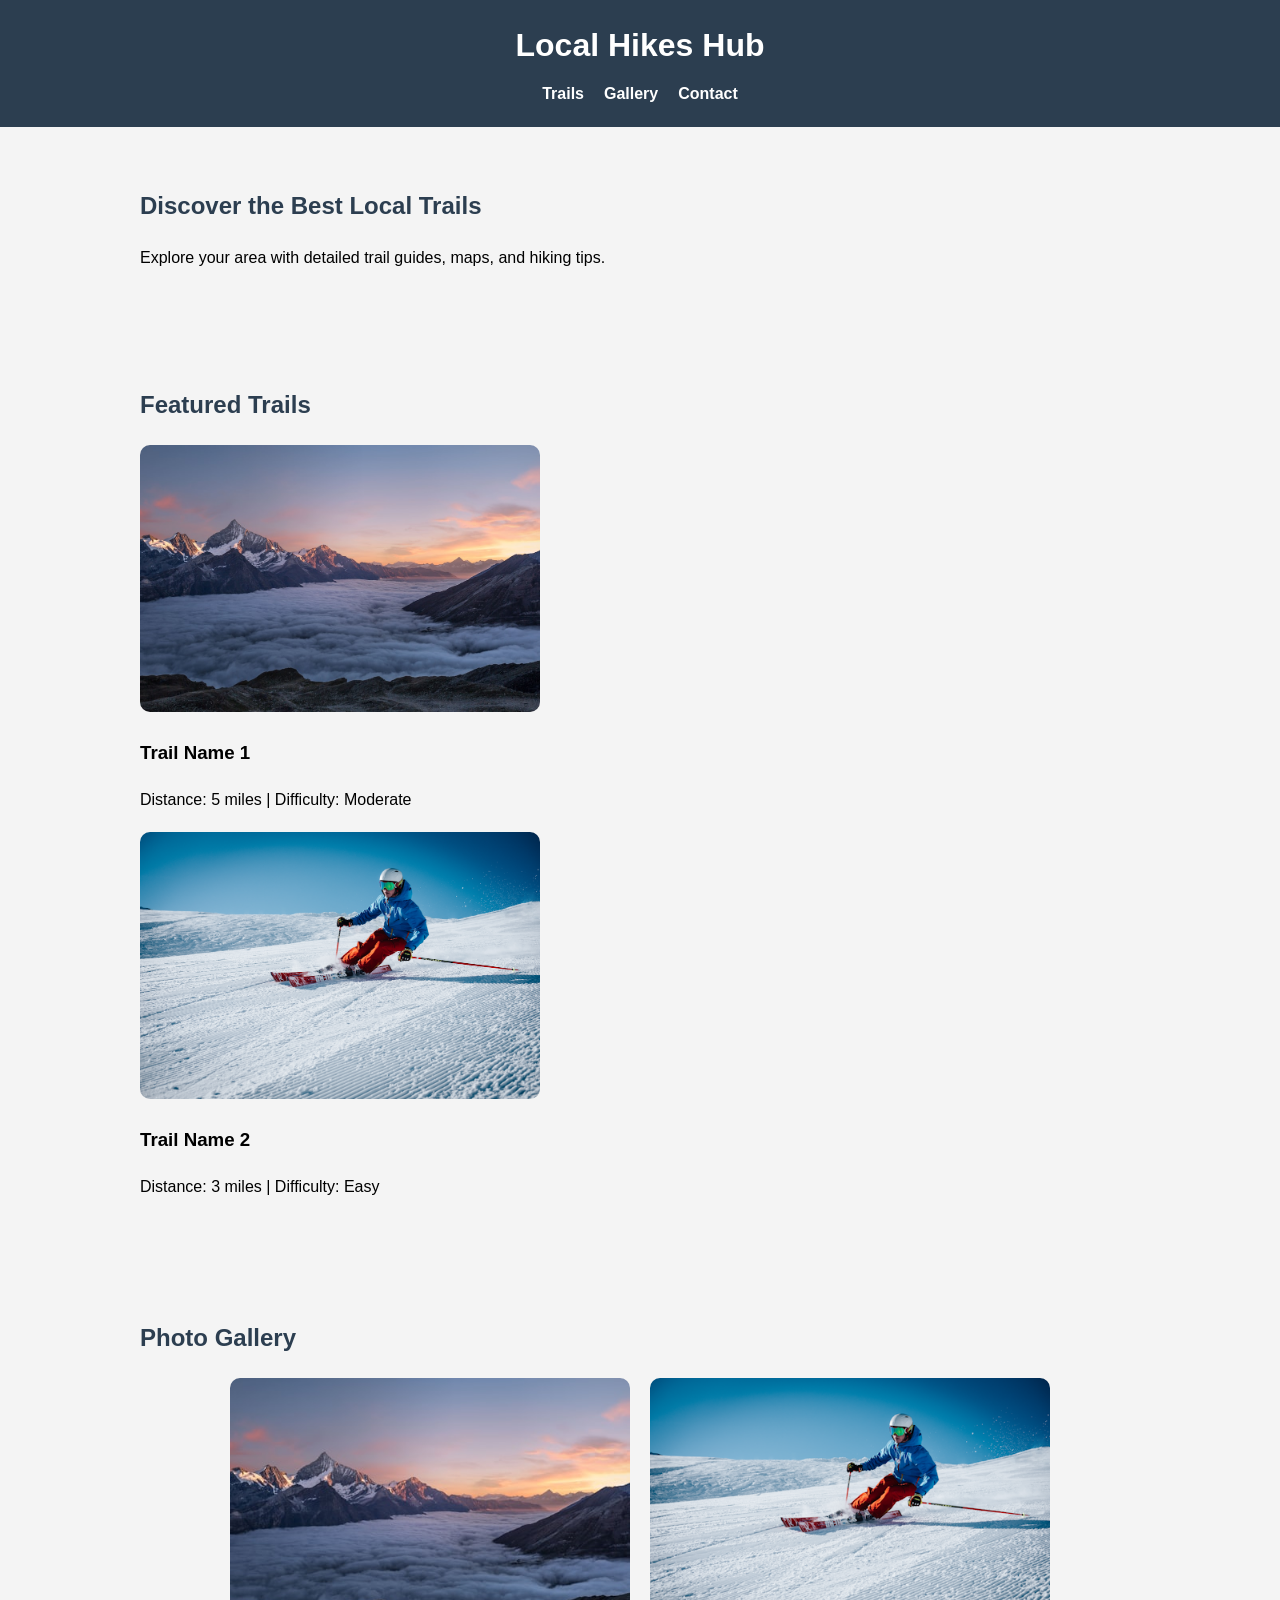
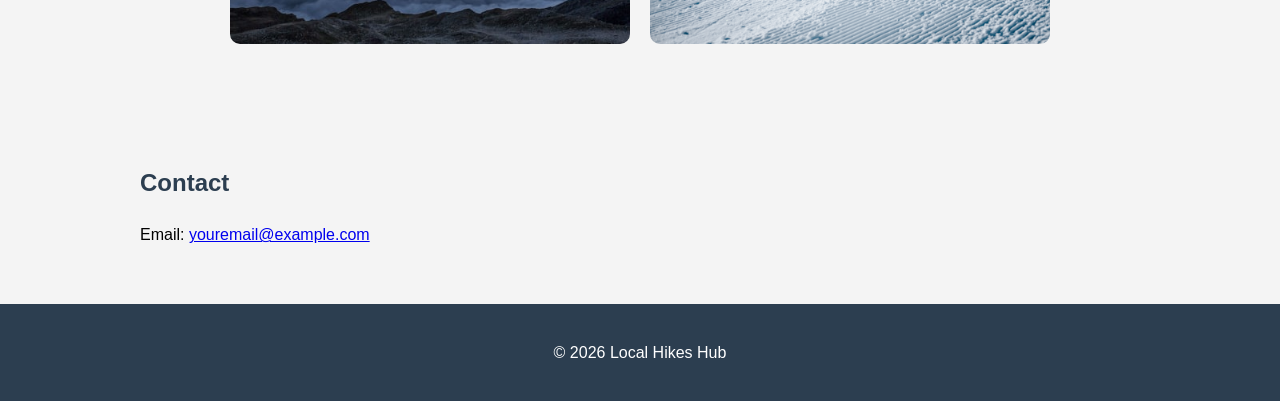
==== index.html @ 726fae72 "Add Local Hikes Hub website files" ====
<!DOCTYPE html>
<html lang="en">
<head>
    <meta charset="UTF-8">
    <meta name="viewport" content="width=device-width, initial-scale=1.0">
    <title>Local Hikes Hub</title>
    <link rel="stylesheet" href="css/style.css">
</head>
<body>
    <header>
        <h1>Local Hikes Hub</h1>
        <nav>
            <ul>
                <li><a href="#trails">Trails</a></li>
                <li><a href="#gallery">Gallery</a></li>
                <li><a href="#contact">Contact</a></li>
            </ul>
        </nav>
    </header>

    <section id="intro">
        <h2>Discover the Best Local Trails</h2>
        <p>Explore your area with detailed trail guides, maps, and hiking tips.</p>
    </section>

    <section id="trails">
        <h2>Featured Trails</h2>
        <div class="trail">
            <img src="images/trail1.jpg" alt="Trail 1">
            <h3>Trail Name 1</h3>
            <p>Distance: 5 miles | Difficulty: Moderate</p>
        </div>
        <div class="trail">
            <img src="images/trail2.jpg" alt="Trail 2">
            <h3>Trail Name 2</h3>
            <p>Distance: 3 miles | Difficulty: Easy</p>
        </div>
        <!-- Add more trails here -->
    </section>

    <section id="gallery">
        <h2>Photo Gallery</h2>
        <div class="gallery">
            <img src="images/photo1.jpg" alt="Hiking photo 1">
            <img src="images/photo2.jpg" alt="Hiking photo 2">
            <!-- Add more photos here -->
        </div>
    </section>

    <section id="contact">
        <h2>Contact</h2>
        <p>Email: <a href="mailto:youremail@example.com">youremail@example.com</a></p>
    </section>

    <footer>
        <p>&copy; 2026 Local Hikes Hub</p>
    </footer>
</body>
</html>
---- css/style.css ----
/* Reset and basic styling */
body {
    font-family: Arial, sans-serif;
    margin: 0;
    padding: 0;
    line-height: 1.6;
    background-color: #f4f4f4;
}

header {
    background-color: #2c3e50;
    color: white;
    padding: 20px 0;
    text-align: center;
}

header h1 {
    margin: 0;
}

nav ul {
    list-style: none;
    padding: 0;
    margin: 10px 0 0;
    display: flex;
    justify-content: center;
    gap: 20px;
}

nav ul li a {
    color: white;
    text-decoration: none;
    font-weight: bold;
}

section {
    padding: 40px 20px;
    max-width: 1000px;
    margin: auto;
}

h2 {
    color: #2c3e50;
}

.trail, .gallery img {
    margin-bottom: 20px;
}

.trail img, .gallery img {
    width: 100%;
    max-width: 400px;
    height: auto;
    border-radius: 10px;
}

.gallery {
    display: flex;
    flex-wrap: wrap;
    gap: 20px;
    justify-content: center;
}

footer {
    text-align: center;
    padding: 20px 0;
    background-color: #2c3e50;
    color: white;
}
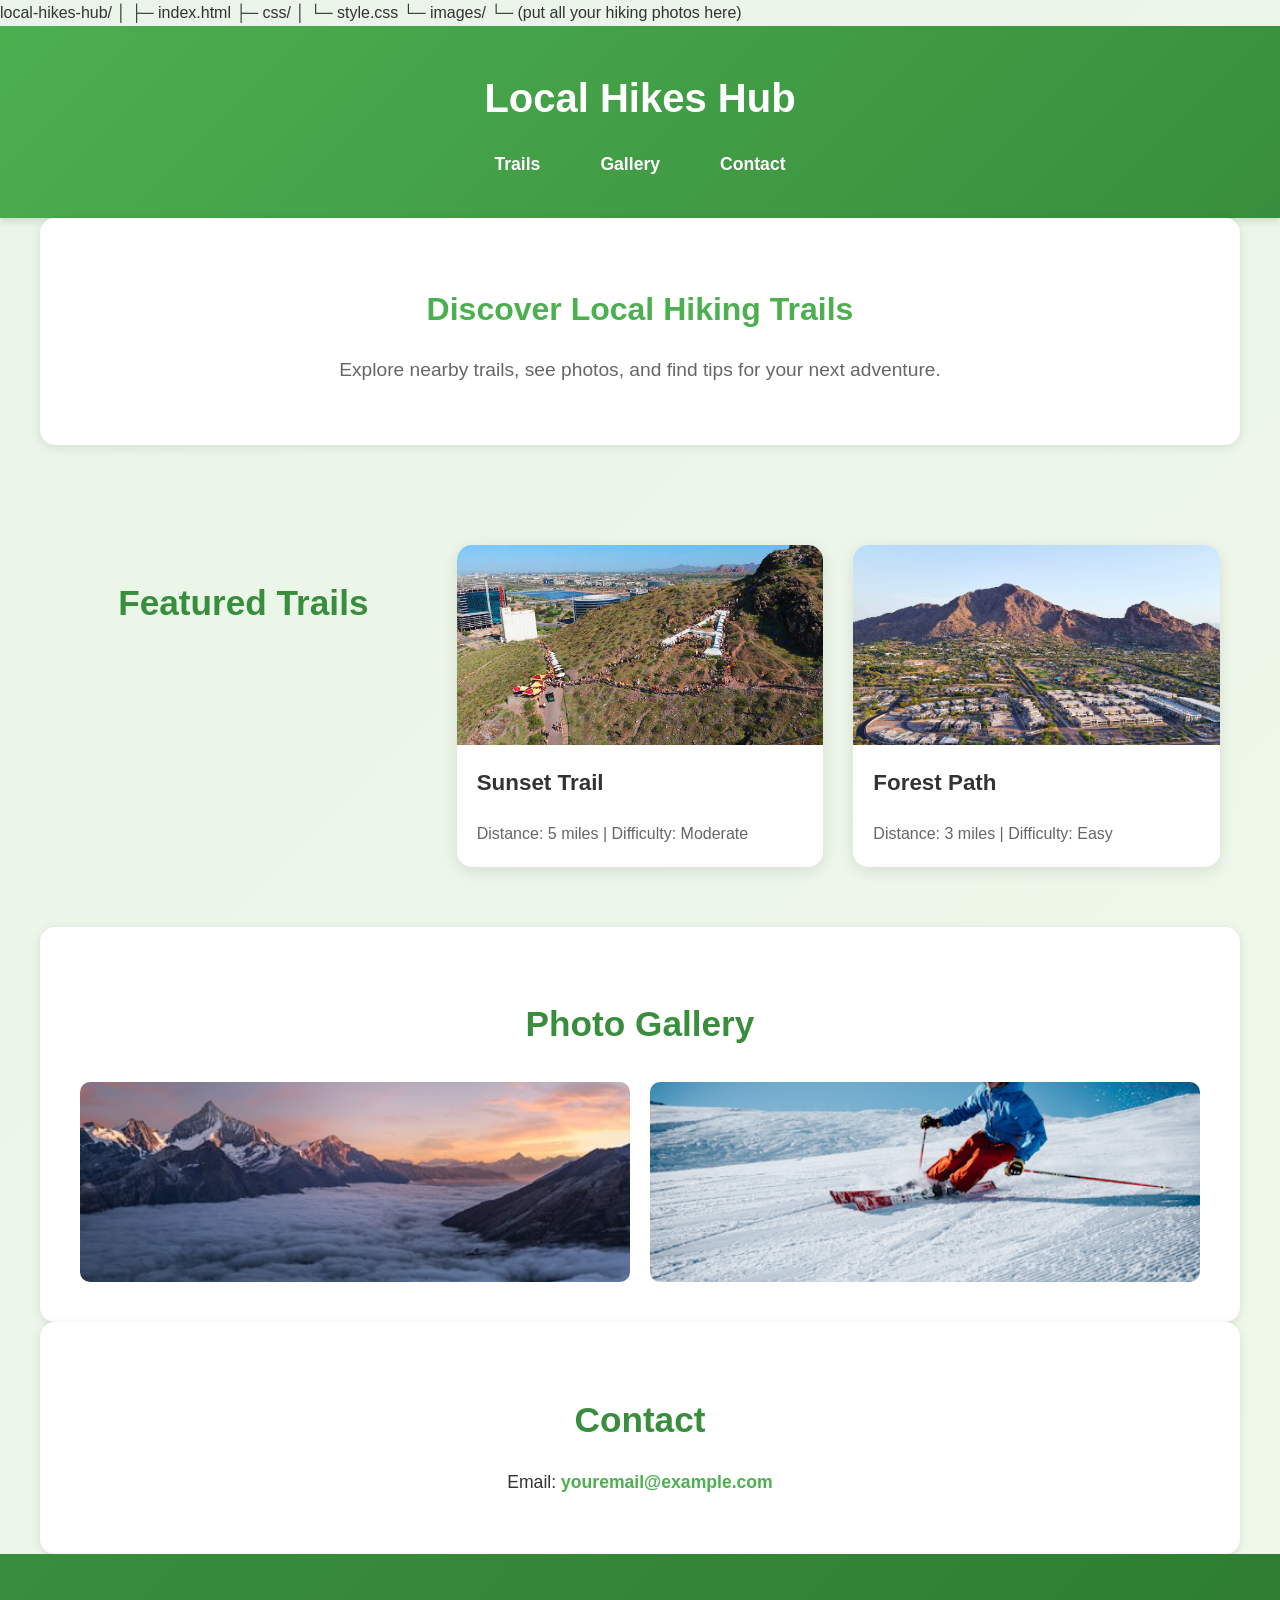
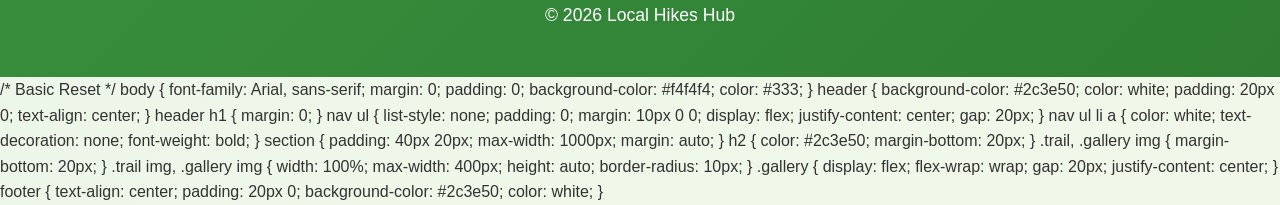
==== commit c78db938: "Improve website design with modern styling, gradients, and responsive layout" ====
--- a/index.html
+++ b/index.html
@@ -1,4 +1,11 @@
-<!DOCTYPE html>
+local-hikes-hub/
+│
+├─ index.html
+├─ css/
+│   └─ style.css
+└─ images/
+    └─ (put all your hiking photos here)
+    <!DOCTYPE html>
 <html lang="en">
 <head>
     <meta charset="UTF-8">
@@ -19,30 +26,30 @@
     </header>
 
     <section id="intro">
-        <h2>Discover the Best Local Trails</h2>
-        <p>Explore your area with detailed trail guides, maps, and hiking tips.</p>
+        <h2>Discover Local Hiking Trails</h2>
+        <p>Explore nearby trails, see photos, and find tips for your next adventure.</p>
     </section>
 
     <section id="trails">
         <h2>Featured Trails</h2>
         <div class="trail">
             <img src="images/trail1.jpg" alt="Trail 1">
-            <h3>Trail Name 1</h3>
+            <h3>Sunset Trail</h3>
             <p>Distance: 5 miles | Difficulty: Moderate</p>
         </div>
         <div class="trail">
             <img src="images/trail2.jpg" alt="Trail 2">
-            <h3>Trail Name 2</h3>
+            <h3>Forest Path</h3>
             <p>Distance: 3 miles | Difficulty: Easy</p>
         </div>
-        <!-- Add more trails here -->
+        <!-- Add more trails as needed -->
     </section>
 
     <section id="gallery">
         <h2>Photo Gallery</h2>
         <div class="gallery">
-            <img src="images/photo1.jpg" alt="Hiking photo 1">
-            <img src="images/photo2.jpg" alt="Hiking photo 2">
+            <img src="images/photo1.jpg" alt="Hiking Photo 1">
+            <img src="images/photo2.jpg" alt="Hiking Photo 2">
             <!-- Add more photos here -->
         </div>
     </section>
@@ -56,4 +63,74 @@
         <p>&copy; 2026 Local Hikes Hub</p>
     </footer>
 </body>
-</html>+</html>
+/* Basic Reset */
+body {
+    font-family: Arial, sans-serif;
+    margin: 0;
+    padding: 0;
+    background-color: #f4f4f4;
+    color: #333;
+}
+
+header {
+    background-color: #2c3e50;
+    color: white;
+    padding: 20px 0;
+    text-align: center;
+}
+
+header h1 {
+    margin: 0;
+}
+
+nav ul {
+    list-style: none;
+    padding: 0;
+    margin: 10px 0 0;
+    display: flex;
+    justify-content: center;
+    gap: 20px;
+}
+
+nav ul li a {
+    color: white;
+    text-decoration: none;
+    font-weight: bold;
+}
+
+section {
+    padding: 40px 20px;
+    max-width: 1000px;
+    margin: auto;
+}
+
+h2 {
+    color: #2c3e50;
+    margin-bottom: 20px;
+}
+
+.trail, .gallery img {
+    margin-bottom: 20px;
+}
+
+.trail img, .gallery img {
+    width: 100%;
+    max-width: 400px;
+    height: auto;
+    border-radius: 10px;
+}
+
+.gallery {
+    display: flex;
+    flex-wrap: wrap;
+    gap: 20px;
+    justify-content: center;
+}
+
+footer {
+    text-align: center;
+    padding: 20px 0;
+    background-color: #2c3e50;
+    color: white;
+}
--- a/css/style.css
+++ b/css/style.css
@@ -1,69 +1,205 @@
 /* Reset and basic styling */
+* {
+    box-sizing: border-box;
+}
+
 body {
-    font-family: Arial, sans-serif;
+    font-family: 'Segoe UI', Tahoma, Geneva, Verdana, sans-serif;
     margin: 0;
     padding: 0;
     line-height: 1.6;
-    background-color: #f4f4f4;
+    background: linear-gradient(135deg, #e8f5e8 0%, #f1f8e9 100%);
+    color: #333;
 }
 
 header {
-    background-color: #2c3e50;
+    background: linear-gradient(135deg, #4caf50 0%, #388e3c 100%);
     color: white;
-    padding: 20px 0;
-    text-align: center;
+    padding: 40px 20px;
+    text-align: center;
+    box-shadow: 0 4px 6px rgba(0, 0, 0, 0.1);
 }
 
 header h1 {
     margin: 0;
+    font-size: 2.5em;
+    font-weight: 700;
 }
 
 nav ul {
     list-style: none;
     padding: 0;
-    margin: 10px 0 0;
+    margin: 20px 0 0;
     display: flex;
     justify-content: center;
-    gap: 20px;
+    gap: 30px;
 }
 
 nav ul li a {
     color: white;
     text-decoration: none;
-    font-weight: bold;
+    font-weight: 600;
+    font-size: 1.1em;
+    padding: 10px 15px;
+    border-radius: 25px;
+    transition: background-color 0.3s ease;
+}
+
+nav ul li a:hover {
+    background-color: rgba(255, 255, 255, 0.2);
 }
 
 section {
-    padding: 40px 20px;
-    max-width: 1000px;
+    padding: 60px 20px;
+    max-width: 1200px;
     margin: auto;
 }
 
+#intro {
+    text-align: center;
+    background: white;
+    border-radius: 15px;
+    padding: 40px;
+    margin-bottom: 40px;
+    box-shadow: 0 2px 10px rgba(0, 0, 0, 0.1);
+}
+
+#intro h2 {
+    color: #4caf50;
+    font-size: 2em;
+    margin-bottom: 20px;
+}
+
+#intro p {
+    font-size: 1.2em;
+    color: #666;
+}
+
 h2 {
-    color: #2c3e50;
-}
-
-.trail, .gallery img {
+    color: #388e3c;
+    font-size: 2.2em;
+    margin-bottom: 30px;
+    text-align: center;
+}
+
+#trails {
+    display: grid;
+    grid-template-columns: repeat(auto-fit, minmax(300px, 1fr));
+    gap: 30px;
+}
+
+.trail {
+    background: white;
+    border-radius: 15px;
+    overflow: hidden;
+    box-shadow: 0 4px 15px rgba(0, 0, 0, 0.1);
+    transition: transform 0.3s ease, box-shadow 0.3s ease;
+}
+
+.trail:hover {
+    transform: translateY(-5px);
+    box-shadow: 0 8px 25px rgba(0, 0, 0, 0.15);
+}
+
+.trail img {
+    width: 100%;
+    height: 200px;
+    object-fit: cover;
+}
+
+.trail h3 {
+    padding: 20px;
+    margin: 0;
+    color: #333;
+    font-size: 1.4em;
+}
+
+.trail p {
+    padding: 0 20px 20px;
+    margin: 0;
+    color: #666;
+    font-weight: 500;
+}
+
+#gallery {
+    background: white;
+    border-radius: 15px;
+    padding: 40px;
+    box-shadow: 0 2px 10px rgba(0, 0, 0, 0.1);
+}
+
+.gallery {
+    display: grid;
+    grid-template-columns: repeat(auto-fit, minmax(250px, 1fr));
+    gap: 20px;
+}
+
+.gallery img {
+    width: 100%;
+    height: 200px;
+    object-fit: cover;
+    border-radius: 10px;
+    transition: transform 0.3s ease;
+}
+
+.gallery img:hover {
+    transform: scale(1.05);
+}
+
+#contact {
+    text-align: center;
+    background: white;
+    border-radius: 15px;
+    padding: 40px;
+    box-shadow: 0 2px 10px rgba(0, 0, 0, 0.1);
+}
+
+#contact h2 {
     margin-bottom: 20px;
 }
 
-.trail img, .gallery img {
-    width: 100%;
-    max-width: 400px;
-    height: auto;
-    border-radius: 10px;
-}
-
-.gallery {
-    display: flex;
-    flex-wrap: wrap;
-    gap: 20px;
-    justify-content: center;
+#contact p {
+    font-size: 1.1em;
+}
+
+#contact a {
+    color: #4caf50;
+    text-decoration: none;
+    font-weight: 600;
+}
+
+#contact a:hover {
+    text-decoration: underline;
 }
 
 footer {
     text-align: center;
-    padding: 20px 0;
-    background-color: #2c3e50;
+    padding: 30px 20px;
+    background: linear-gradient(135deg, #388e3c 0%, #2e7d32 100%);
     color: white;
+    font-size: 1.1em;
+}
+
+/* Responsive design */
+@media (max-width: 768px) {
+    header h1 {
+        font-size: 2em;
+    }
+
+    nav ul {
+        flex-direction: column;
+        gap: 10px;
+    }
+
+    section {
+        padding: 40px 15px;
+    }
+
+    #trails {
+        grid-template-columns: 1fr;
+    }
+
+    .gallery {
+        grid-template-columns: repeat(auto-fit, minmax(200px, 1fr));
+    }
 }
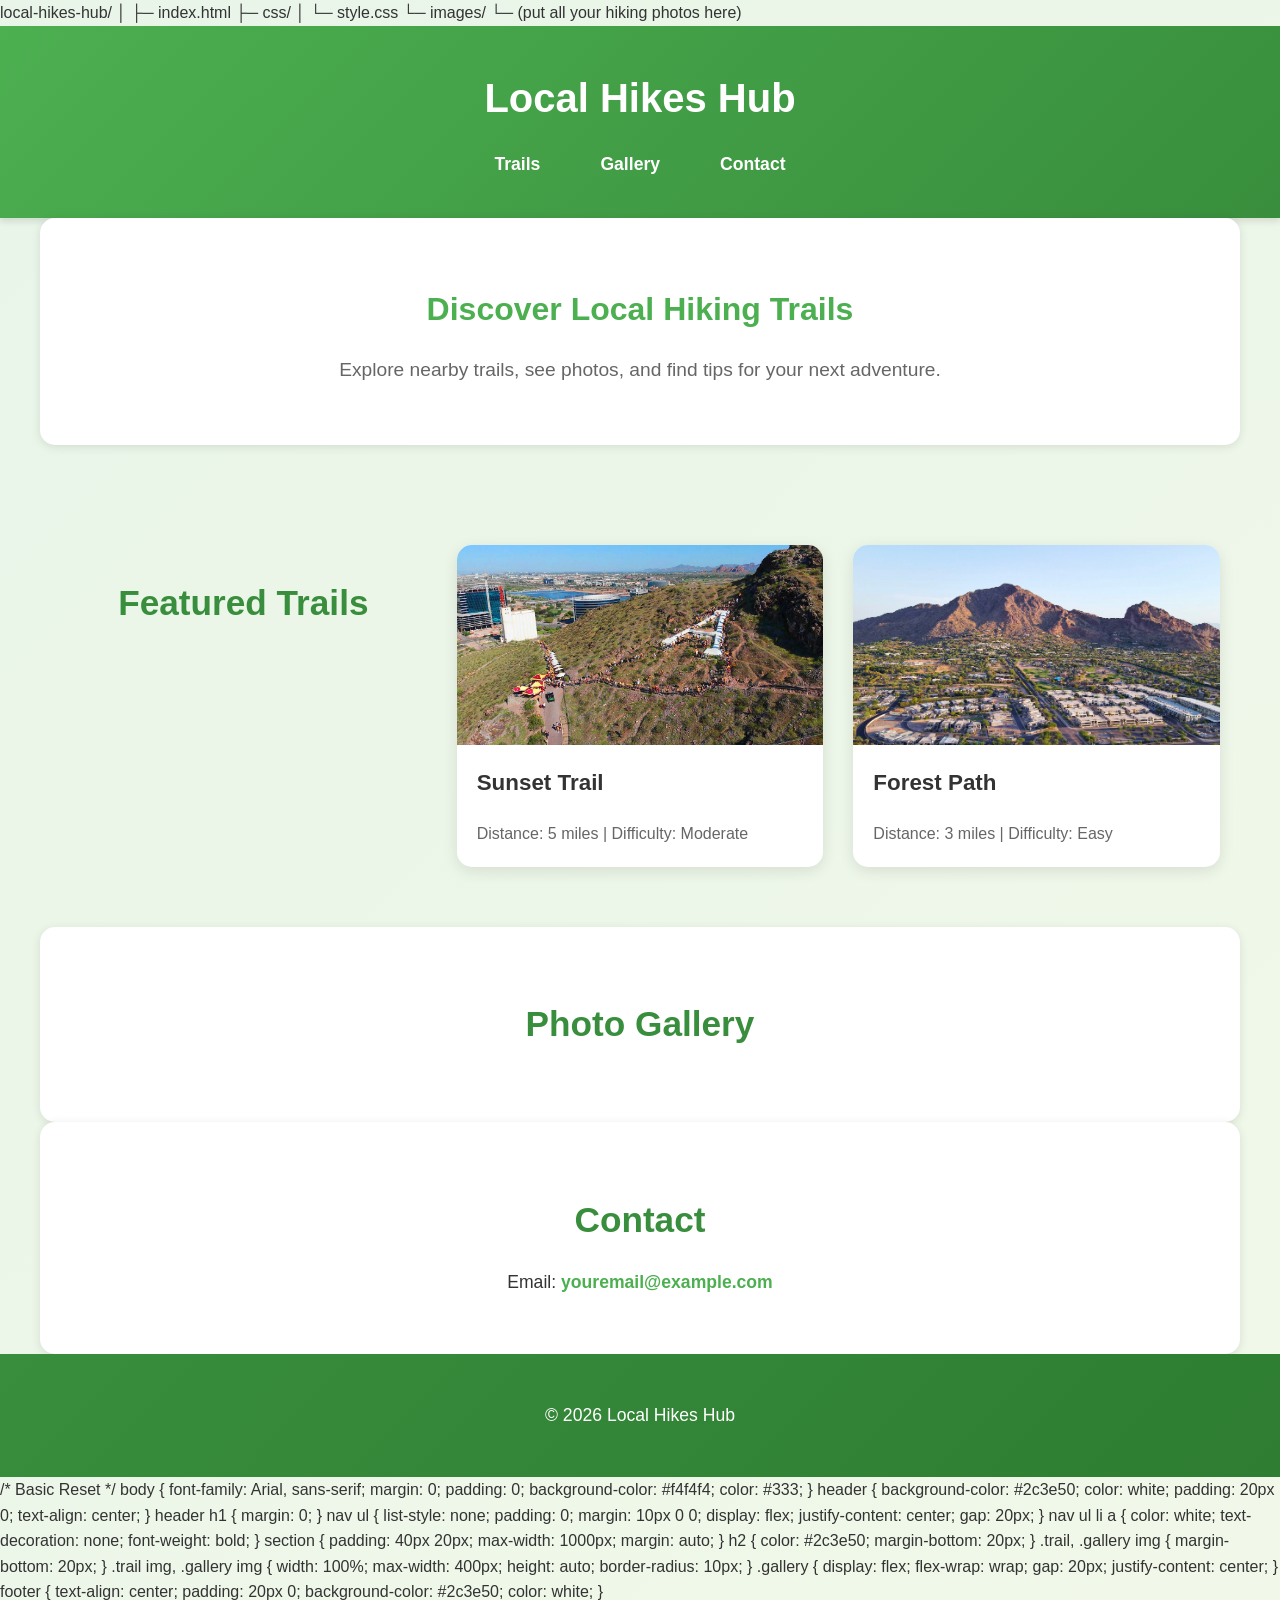
==== commit d5ae3cf0: "Remove gallery photos that don't fit the vibe" ====
--- a/index.html
+++ b/index.html
@@ -48,8 +48,6 @@
     <section id="gallery">
         <h2>Photo Gallery</h2>
         <div class="gallery">
-            <img src="images/photo1.jpg" alt="Hiking Photo 1">
-            <img src="images/photo2.jpg" alt="Hiking Photo 2">
             <!-- Add more photos here -->
         </div>
     </section>
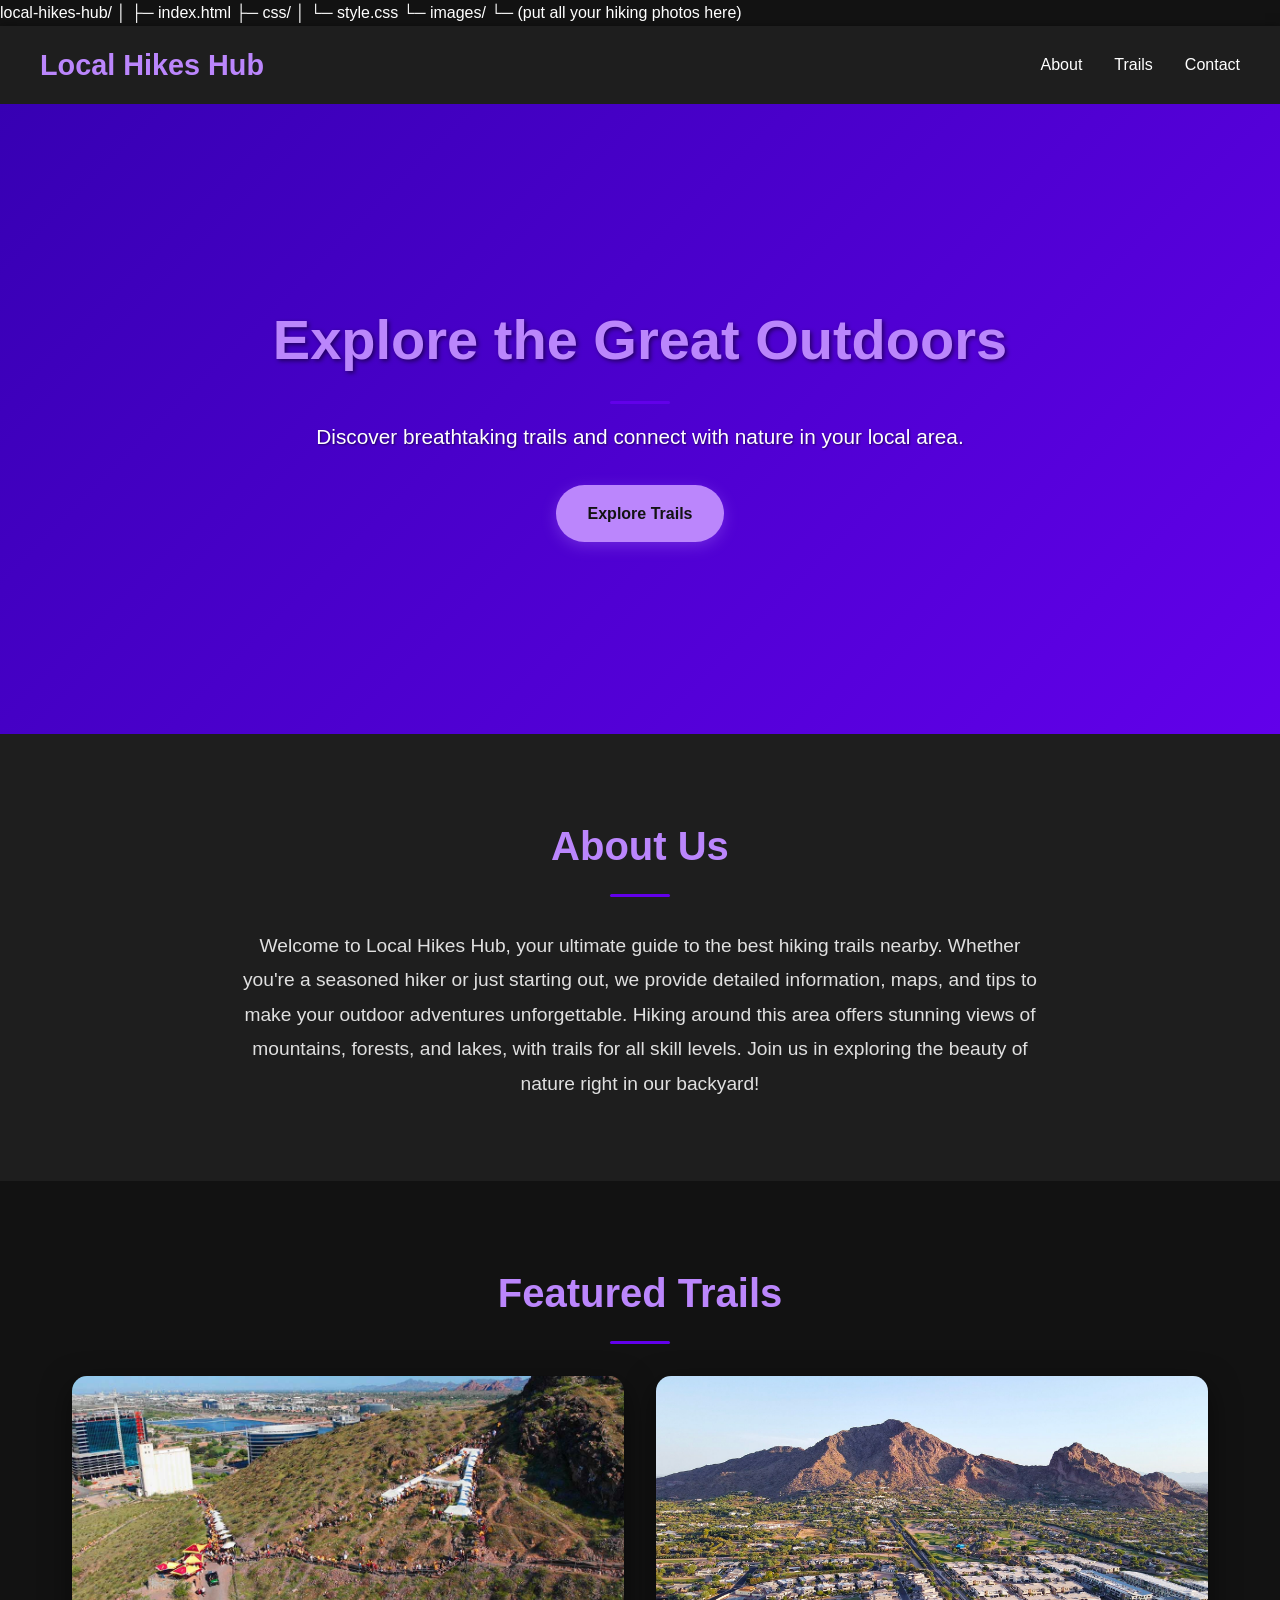
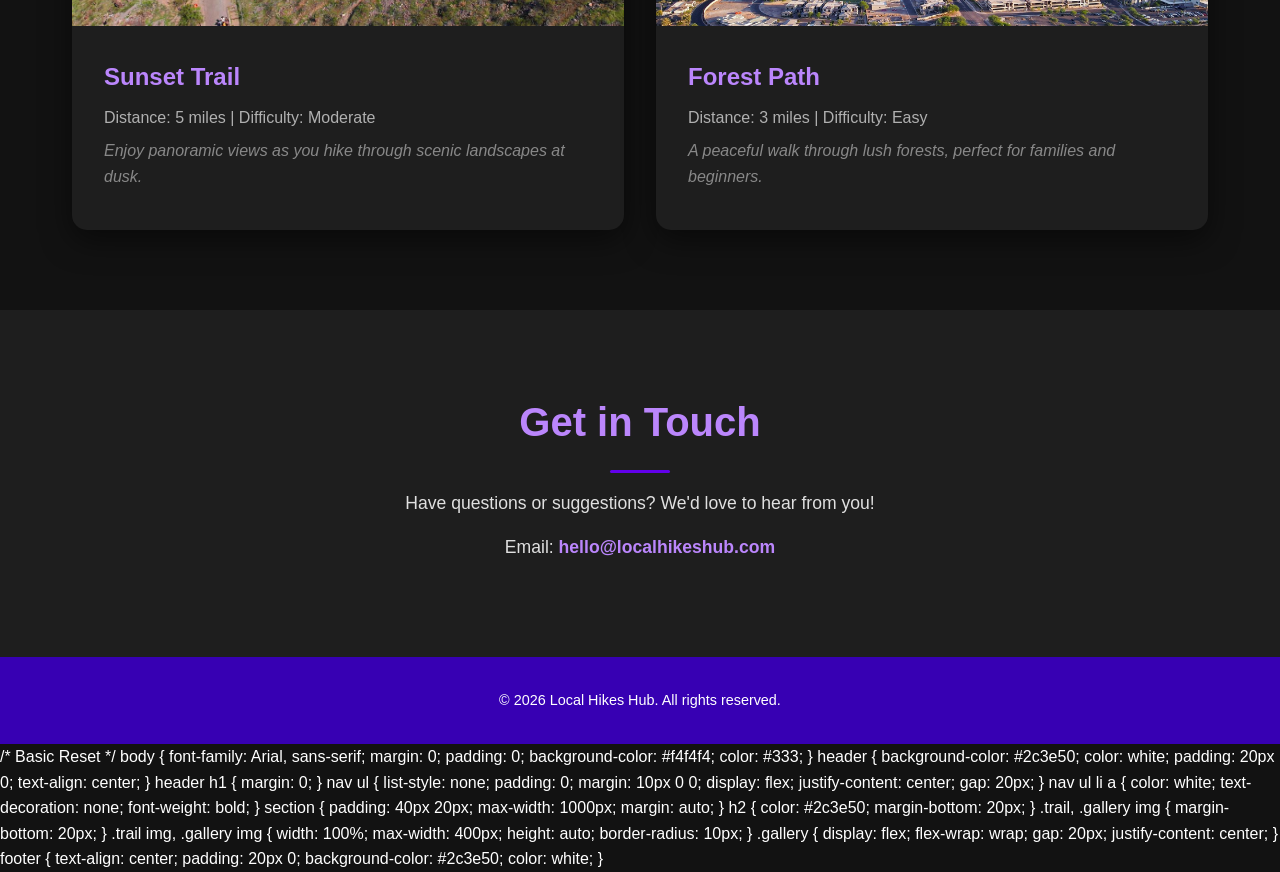
==== commit 186153e6: "Add bio about hiking in the area and update email to hello@localhikeshub.com" ====
--- a/index.html
+++ b/index.html
@@ -15,50 +15,69 @@
 </head>
 <body>
     <header>
-        <h1>Local Hikes Hub</h1>
         <nav>
-            <ul>
-                <li><a href="#trails">Trails</a></li>
-                <li><a href="#gallery">Gallery</a></li>
-                <li><a href="#contact">Contact</a></li>
-            </ul>
+            <div class="nav-container">
+                <h1>Local Hikes Hub</h1>
+                <ul>
+                    <li><a href="#about">About</a></li>
+                    <li><a href="#trails">Trails</a></li>
+                    <li><a href="#contact">Contact</a></li>
+                </ul>
+            </div>
         </nav>
     </header>
 
-    <section id="intro">
-        <h2>Discover Local Hiking Trails</h2>
-        <p>Explore nearby trails, see photos, and find tips for your next adventure.</p>
+    <section id="hero">
+        <div class="hero-content">
+            <h2>Explore the Great Outdoors</h2>
+            <p>Discover breathtaking trails and connect with nature in your local area.</p>
+            <a href="#trails" class="btn">Explore Trails</a>
+        </div>
+    </section>
+
+    <section id="about">
+        <div class="container">
+            <h2>About Us</h2>
+            <p>Welcome to Local Hikes Hub, your ultimate guide to the best hiking trails nearby. Whether you're a seasoned hiker or just starting out, we provide detailed information, maps, and tips to make your outdoor adventures unforgettable. Hiking around this area offers stunning views of mountains, forests, and lakes, with trails for all skill levels. Join us in exploring the beauty of nature right in our backyard!</p>
+        </div>
     </section>
 
     <section id="trails">
-        <h2>Featured Trails</h2>
-        <div class="trail">
-            <img src="images/trail1.jpg" alt="Trail 1">
-            <h3>Sunset Trail</h3>
-            <p>Distance: 5 miles | Difficulty: Moderate</p>
-        </div>
-        <div class="trail">
-            <img src="images/trail2.jpg" alt="Trail 2">
-            <h3>Forest Path</h3>
-            <p>Distance: 3 miles | Difficulty: Easy</p>
-        </div>
-        <!-- Add more trails as needed -->
-    </section>
-
-    <section id="gallery">
-        <h2>Photo Gallery</h2>
-        <div class="gallery">
-            <!-- Add more photos here -->
+        <div class="container">
+            <h2>Featured Trails</h2>
+            <div class="trails-grid">
+                <div class="trail-card">
+                    <img src="images/trail1.jpg" alt="Sunset Trail">
+                    <div class="trail-info">
+                        <h3>Sunset Trail</h3>
+                        <p>Distance: 5 miles | Difficulty: Moderate</p>
+                        <p>Enjoy panoramic views as you hike through scenic landscapes at dusk.</p>
+                    </div>
+                </div>
+                <div class="trail-card">
+                    <img src="images/trail2.jpg" alt="Forest Path">
+                    <div class="trail-info">
+                        <h3>Forest Path</h3>
+                        <p>Distance: 3 miles | Difficulty: Easy</p>
+                        <p>A peaceful walk through lush forests, perfect for families and beginners.</p>
+                    </div>
+                </div>
+            </div>
         </div>
     </section>
 
     <section id="contact">
-        <h2>Contact</h2>
-        <p>Email: <a href="mailto:youremail@example.com">youremail@example.com</a></p>
+        <div class="container">
+            <h2>Get in Touch</h2>
+            <p>Have questions or suggestions? We'd love to hear from you!</p>
+            <p>Email: <a href="mailto:hello@localhikeshub.com">hello@localhikeshub.com</a></p>
+        </div>
     </section>
 
     <footer>
-        <p>&copy; 2026 Local Hikes Hub</p>
+        <div class="container">
+            <p>&copy; 2026 Local Hikes Hub. All rights reserved.</p>
+        </div>
     </footer>
 </body>
 </html>
--- a/css/style.css
+++ b/css/style.css
@@ -1,205 +1,261 @@
-/* Reset and basic styling */
+/* Reset and Base Styles */
 * {
+    margin: 0;
+    padding: 0;
     box-sizing: border-box;
 }
 
 body {
     font-family: 'Segoe UI', Tahoma, Geneva, Verdana, sans-serif;
-    margin: 0;
-    padding: 0;
     line-height: 1.6;
-    background: linear-gradient(135deg, #e8f5e8 0%, #f1f8e9 100%);
-    color: #333;
-}
-
+    color: #ffffff;
+    background-color: #121212;
+}
+
+/* Header */
 header {
-    background: linear-gradient(135deg, #4caf50 0%, #388e3c 100%);
+    background: #1e1e1e;
+    padding: 1rem 2rem;
+    box-shadow: 0 2px 10px rgba(0, 0, 0, 0.5);
+}
+
+.nav-container {
+    max-width: 1200px;
+    margin: 0 auto;
+    display: flex;
+    justify-content: space-between;
+    align-items: center;
+}
+
+header h1 {
+    color: #bb86fc;
+    font-size: 1.8rem;
+    font-weight: 700;
+}
+
+nav ul {
+    display: flex;
+    list-style: none;
+    gap: 2rem;
+}
+
+nav a {
+    color: #ffffff;
+    text-decoration: none;
+    font-weight: 500;
+    transition: color 0.3s ease;
+}
+
+nav a:hover {
+    color: #bb86fc;
+}
+
+/* Hero Section */
+#hero {
+    height: 70vh;
+    background: linear-gradient(135deg, #3700b3 0%, #6200ea 100%);
+    display: flex;
+    align-items: center;
+    justify-content: center;
+    text-align: center;
     color: white;
-    padding: 40px 20px;
-    text-align: center;
-    box-shadow: 0 4px 6px rgba(0, 0, 0, 0.1);
-}
-
-header h1 {
-    margin: 0;
-    font-size: 2.5em;
+}
+
+.hero-content {
+    max-width: 800px;
+    padding: 2rem;
+}
+
+.hero-content h2 {
+    font-size: 3.5rem;
+    margin-bottom: 1rem;
     font-weight: 700;
-}
-
-nav ul {
-    list-style: none;
-    padding: 0;
-    margin: 20px 0 0;
-    display: flex;
-    justify-content: center;
-    gap: 30px;
-}
-
-nav ul li a {
-    color: white;
+    text-shadow: 2px 2px 4px rgba(0, 0, 0, 0.5);
+}
+
+.hero-content p {
+    font-size: 1.3rem;
+    margin-bottom: 2rem;
+    text-shadow: 1px 1px 2px rgba(0, 0, 0, 0.5);
+}
+
+.btn {
+    display: inline-block;
+    background: #bb86fc;
+    color: #121212;
+    padding: 1rem 2rem;
+    text-decoration: none;
+    border-radius: 50px;
+    font-weight: 600;
+    transition: all 0.3s ease;
+    box-shadow: 0 4px 15px rgba(187, 134, 252, 0.3);
+}
+
+.btn:hover {
+    background: #9c4dcc;
+    transform: translateY(-2px);
+    box-shadow: 0 6px 20px rgba(187, 134, 252, 0.4);
+}
+
+/* Sections */
+section {
+    padding: 5rem 0;
+}
+
+.container {
+    max-width: 1200px;
+    margin: 0 auto;
+    padding: 0 2rem;
+}
+
+h2 {
+    font-size: 2.5rem;
+    margin-bottom: 2rem;
+    text-align: center;
+    color: #bb86fc;
+    position: relative;
+}
+
+h2::after {
+    content: '';
+    display: block;
+    width: 60px;
+    height: 3px;
+    background: #6200ea;
+    margin: 1rem auto;
+    border-radius: 2px;
+}
+
+/* About Section */
+#about {
+    background: #1e1e1e;
+}
+
+#about p {
+    font-size: 1.2rem;
+    line-height: 1.8;
+    text-align: center;
+    max-width: 800px;
+    margin: 0 auto;
+    color: #e0e0e0;
+}
+
+/* Trails Section */
+#trails {
+    background: #121212;
+}
+
+.trails-grid {
+    display: grid;
+    grid-template-columns: repeat(auto-fit, minmax(400px, 1fr));
+    gap: 2rem;
+}
+
+.trail-card {
+    background: #1e1e1e;
+    border-radius: 15px;
+    overflow: hidden;
+    box-shadow: 0 10px 30px rgba(0, 0, 0, 0.5);
+    transition: transform 0.3s ease, box-shadow 0.3s ease;
+}
+
+.trail-card:hover {
+    transform: translateY(-10px);
+    box-shadow: 0 20px 40px rgba(0, 0, 0, 0.7);
+}
+
+.trail-card img {
+    width: 100%;
+    height: 250px;
+    object-fit: cover;
+}
+
+.trail-info {
+    padding: 2rem;
+}
+
+.trail-info h3 {
+    color: #bb86fc;
+    margin-bottom: 0.5rem;
+    font-size: 1.5rem;
+}
+
+.trail-info p {
+    margin-bottom: 0.5rem;
+    color: #b0b0b0;
+}
+
+.trail-info p:last-child {
+    font-style: italic;
+    color: #888;
+}
+
+/* Contact Section */
+#contact {
+    background: #1e1e1e;
+    text-align: center;
+}
+
+#contact h2 {
+    margin-bottom: 1rem;
+}
+
+#contact p {
+    font-size: 1.1rem;
+    margin-bottom: 1rem;
+    color: #e0e0e0;
+}
+
+#contact a {
+    color: #bb86fc;
     text-decoration: none;
     font-weight: 600;
-    font-size: 1.1em;
-    padding: 10px 15px;
-    border-radius: 25px;
-    transition: background-color 0.3s ease;
-}
-
-nav ul li a:hover {
-    background-color: rgba(255, 255, 255, 0.2);
-}
-
-section {
-    padding: 60px 20px;
-    max-width: 1200px;
-    margin: auto;
-}
-
-#intro {
-    text-align: center;
-    background: white;
-    border-radius: 15px;
-    padding: 40px;
-    margin-bottom: 40px;
-    box-shadow: 0 2px 10px rgba(0, 0, 0, 0.1);
-}
-
-#intro h2 {
-    color: #4caf50;
-    font-size: 2em;
-    margin-bottom: 20px;
-}
-
-#intro p {
-    font-size: 1.2em;
-    color: #666;
-}
-
-h2 {
-    color: #388e3c;
-    font-size: 2.2em;
-    margin-bottom: 30px;
-    text-align: center;
-}
-
-#trails {
-    display: grid;
-    grid-template-columns: repeat(auto-fit, minmax(300px, 1fr));
-    gap: 30px;
-}
-
-.trail {
-    background: white;
-    border-radius: 15px;
-    overflow: hidden;
-    box-shadow: 0 4px 15px rgba(0, 0, 0, 0.1);
-    transition: transform 0.3s ease, box-shadow 0.3s ease;
-}
-
-.trail:hover {
-    transform: translateY(-5px);
-    box-shadow: 0 8px 25px rgba(0, 0, 0, 0.15);
-}
-
-.trail img {
-    width: 100%;
-    height: 200px;
-    object-fit: cover;
-}
-
-.trail h3 {
-    padding: 20px;
-    margin: 0;
-    color: #333;
-    font-size: 1.4em;
-}
-
-.trail p {
-    padding: 0 20px 20px;
-    margin: 0;
-    color: #666;
-    font-weight: 500;
-}
-
-#gallery {
-    background: white;
-    border-radius: 15px;
-    padding: 40px;
-    box-shadow: 0 2px 10px rgba(0, 0, 0, 0.1);
-}
-
-.gallery {
-    display: grid;
-    grid-template-columns: repeat(auto-fit, minmax(250px, 1fr));
-    gap: 20px;
-}
-
-.gallery img {
-    width: 100%;
-    height: 200px;
-    object-fit: cover;
-    border-radius: 10px;
-    transition: transform 0.3s ease;
-}
-
-.gallery img:hover {
-    transform: scale(1.05);
-}
-
-#contact {
-    text-align: center;
-    background: white;
-    border-radius: 15px;
-    padding: 40px;
-    box-shadow: 0 2px 10px rgba(0, 0, 0, 0.1);
-}
-
-#contact h2 {
-    margin-bottom: 20px;
-}
-
-#contact p {
-    font-size: 1.1em;
-}
-
-#contact a {
-    color: #4caf50;
-    text-decoration: none;
-    font-weight: 600;
 }
 
 #contact a:hover {
     text-decoration: underline;
 }
 
+/* Footer */
 footer {
-    text-align: center;
-    padding: 30px 20px;
-    background: linear-gradient(135deg, #388e3c 0%, #2e7d32 100%);
+    background: #3700b3;
     color: white;
-    font-size: 1.1em;
-}
-
-/* Responsive design */
+    text-align: center;
+    padding: 2rem 0;
+}
+
+footer p {
+    font-size: 0.9rem;
+}
+
+/* Responsive Design */
 @media (max-width: 768px) {
-    header h1 {
-        font-size: 2em;
+    .nav-container {
+        flex-direction: column;
+        gap: 1rem;
     }
 
     nav ul {
-        flex-direction: column;
-        gap: 10px;
+        gap: 1rem;
+    }
+
+    .hero-content h2 {
+        font-size: 2.5rem;
+    }
+
+    .hero-content p {
+        font-size: 1.1rem;
+    }
+
+    .trails-grid {
+        grid-template-columns: 1fr;
+    }
+
+    h2 {
+        font-size: 2rem;
     }
 
     section {
-        padding: 40px 15px;
-    }
-
-    #trails {
-        grid-template-columns: 1fr;
-    }
-
-    .gallery {
-        grid-template-columns: repeat(auto-fit, minmax(200px, 1fr));
+        padding: 3rem 0;
     }
 }
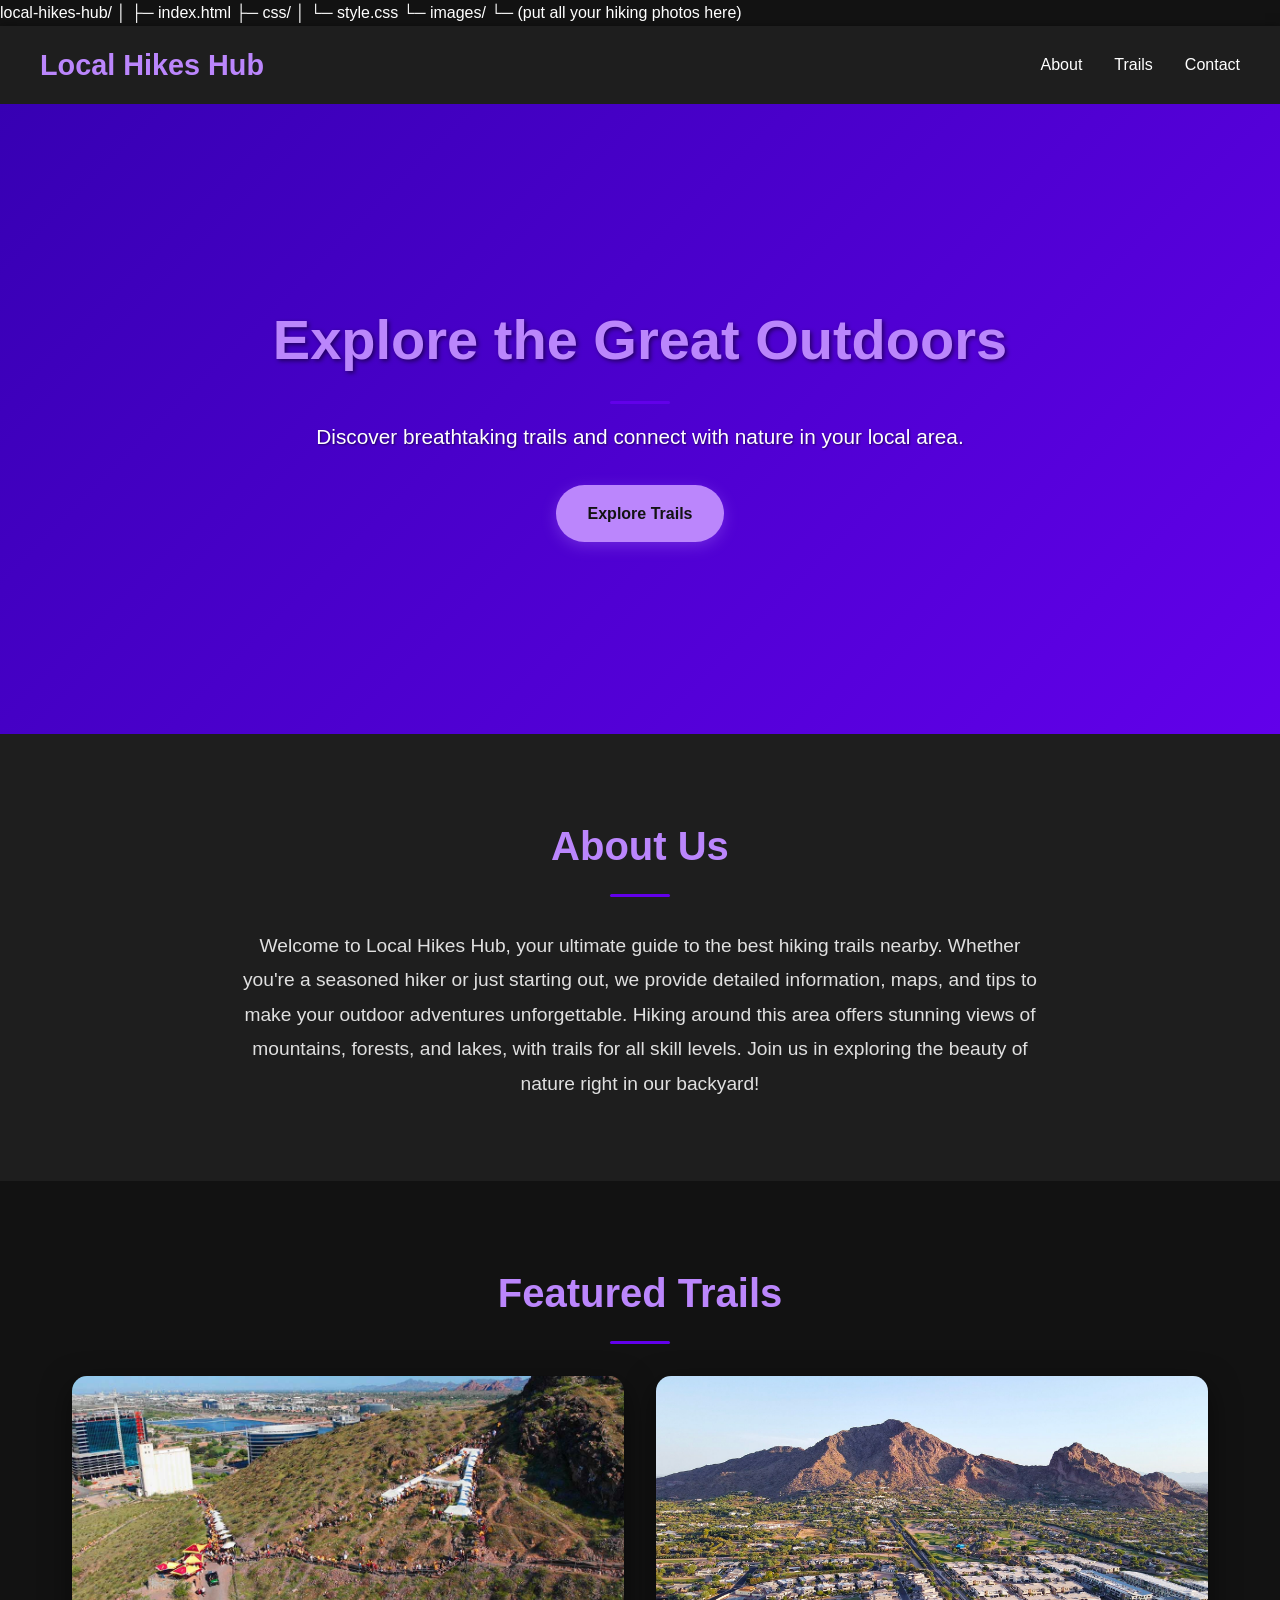
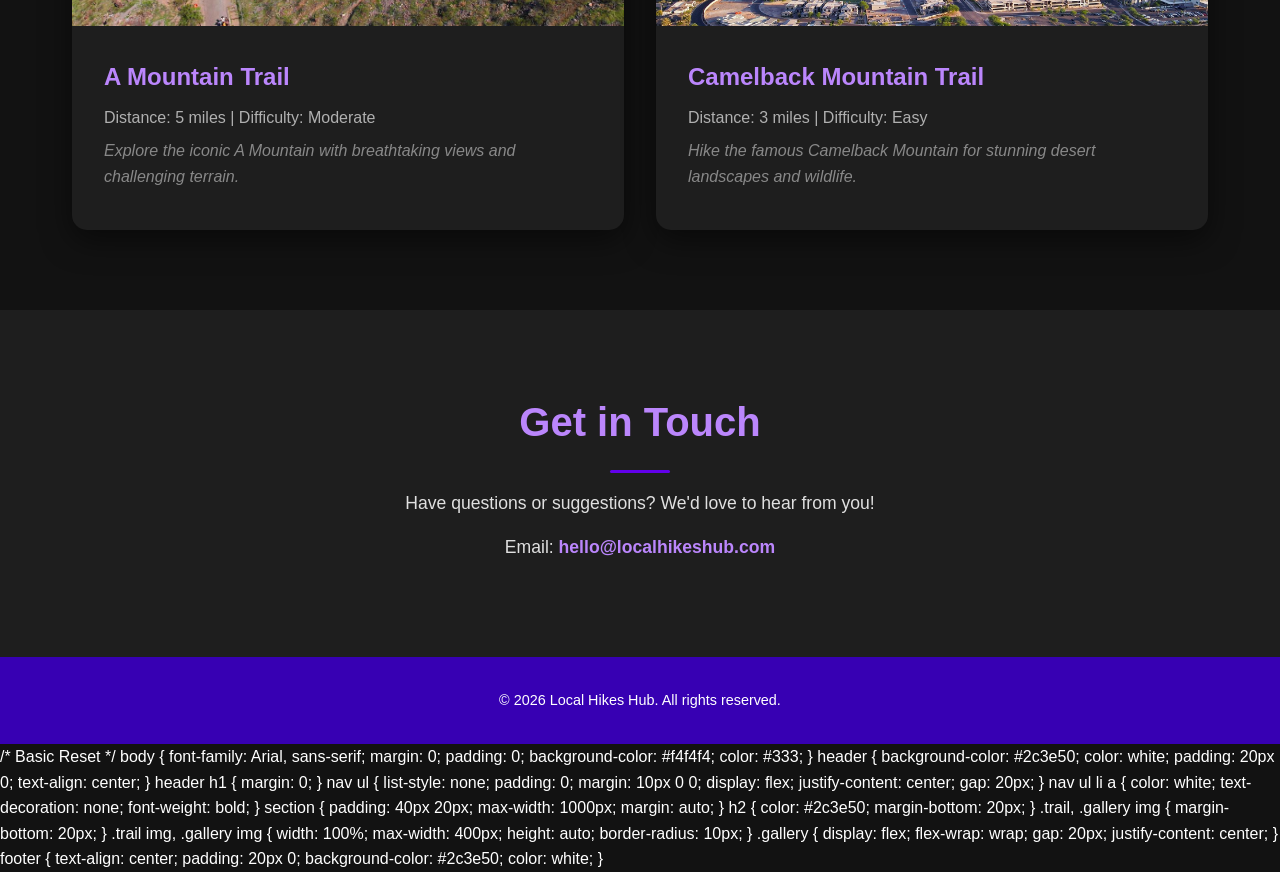
==== commit c37c8e37: "Update trail names: trail1.jpg is A Mountain Trail, trail2.jpg is Camelback Mountain Trail" ====
--- a/index.html
+++ b/index.html
@@ -47,19 +47,19 @@
             <h2>Featured Trails</h2>
             <div class="trails-grid">
                 <div class="trail-card">
-                    <img src="images/trail1.jpg" alt="Sunset Trail">
+                    <img src="images/trail1.jpg" alt="A Mountain">
                     <div class="trail-info">
-                        <h3>Sunset Trail</h3>
+                        <h3>A Mountain Trail</h3>
                         <p>Distance: 5 miles | Difficulty: Moderate</p>
-                        <p>Enjoy panoramic views as you hike through scenic landscapes at dusk.</p>
+                        <p>Explore the iconic A Mountain with breathtaking views and challenging terrain.</p>
                     </div>
                 </div>
                 <div class="trail-card">
-                    <img src="images/trail2.jpg" alt="Forest Path">
+                    <img src="images/trail2.jpg" alt="Camelback Mountain">
                     <div class="trail-info">
-                        <h3>Forest Path</h3>
+                        <h3>Camelback Mountain Trail</h3>
                         <p>Distance: 3 miles | Difficulty: Easy</p>
-                        <p>A peaceful walk through lush forests, perfect for families and beginners.</p>
+                        <p>Hike the famous Camelback Mountain for stunning desert landscapes and wildlife.</p>
                     </div>
                 </div>
             </div>
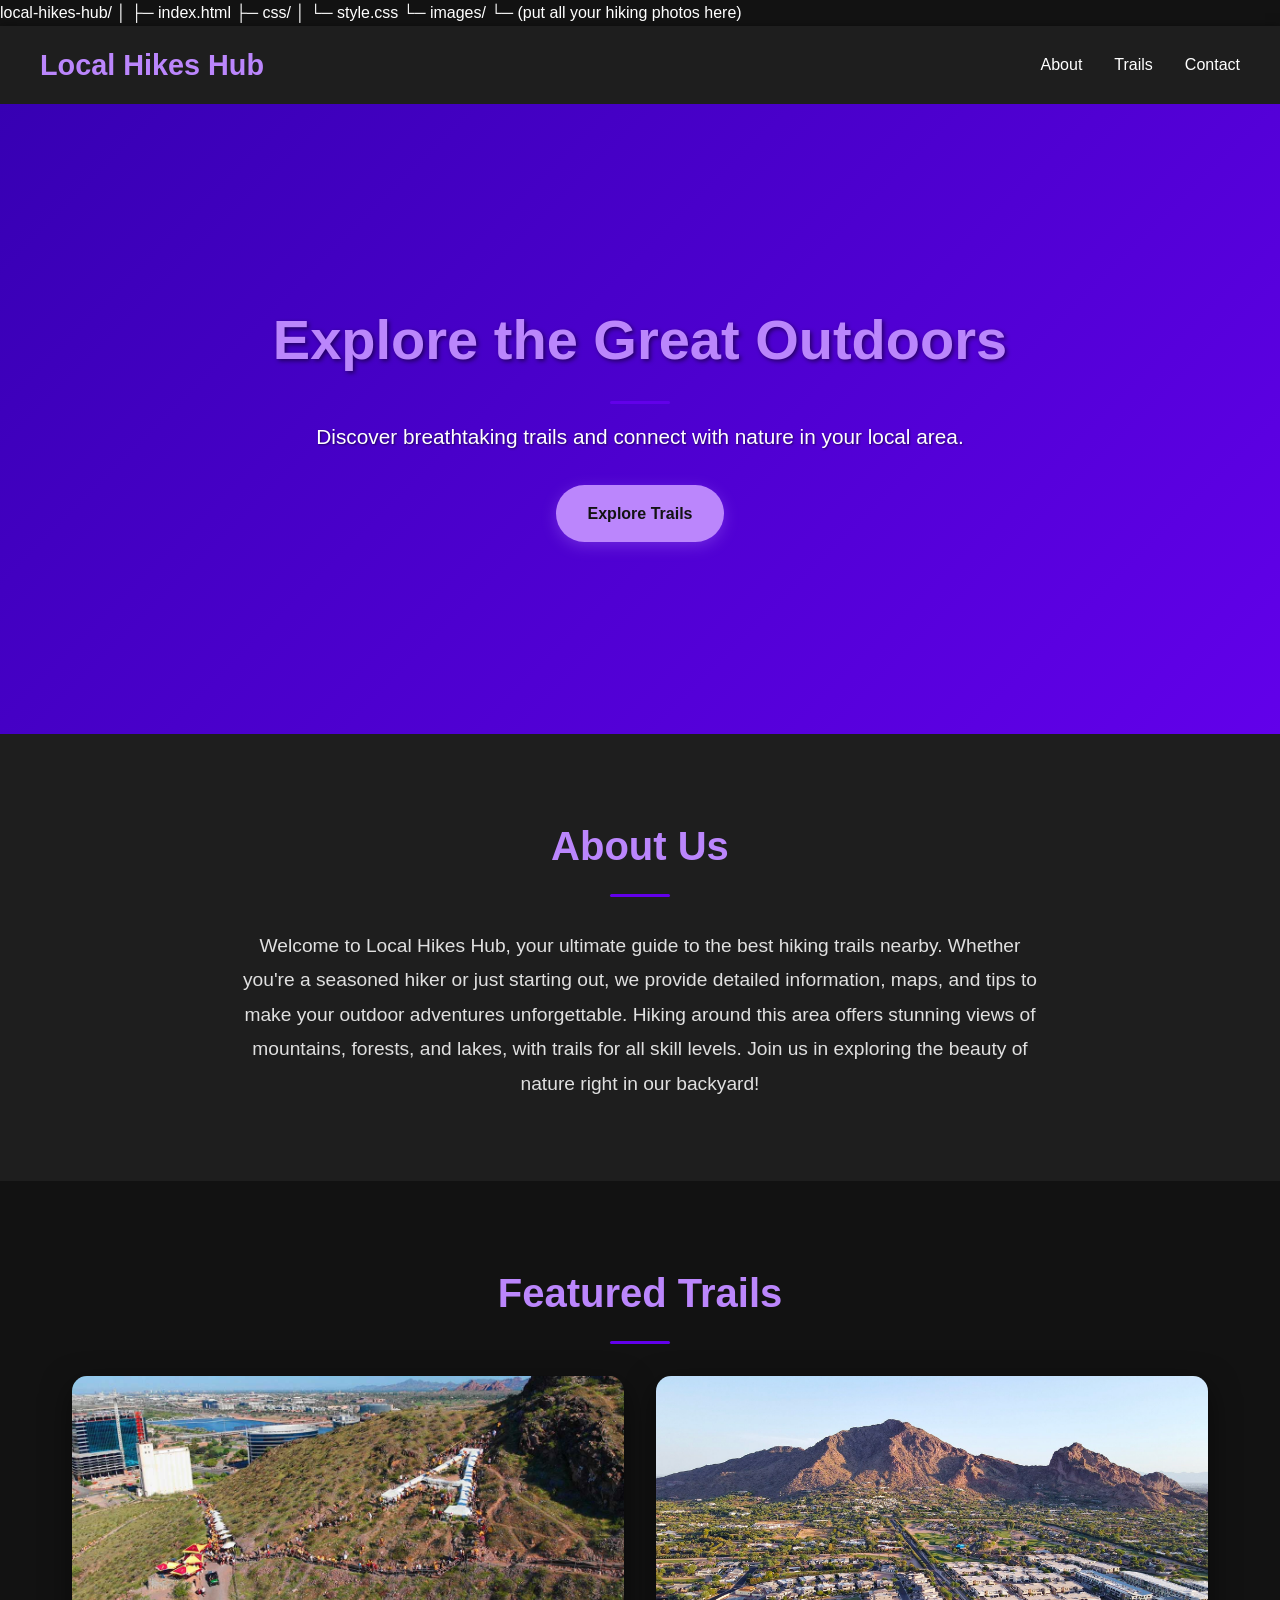
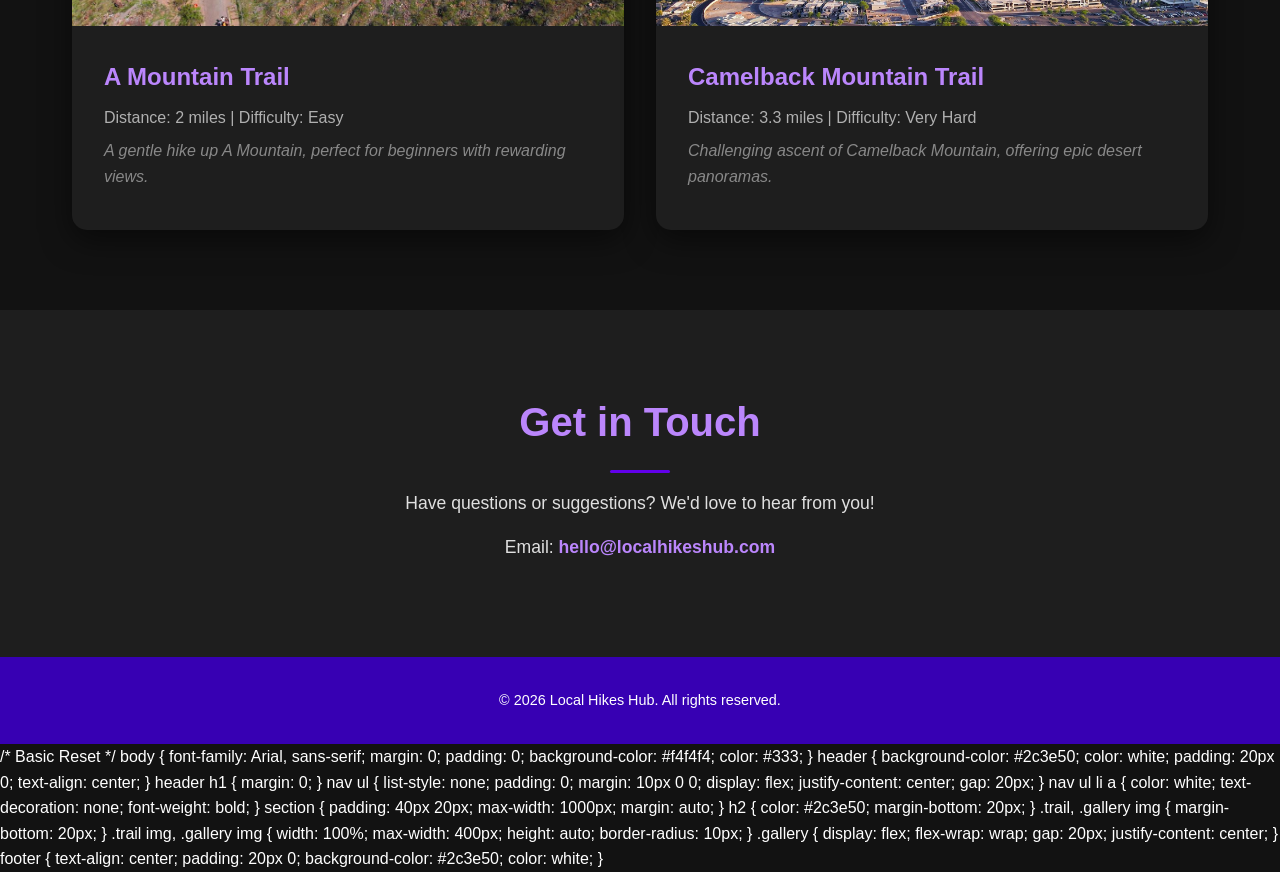
==== commit e7fe273c: "Update trail details: A Mountain 2 miles easy, Camelback Mountain 3.3 miles very hard" ====
--- a/index.html
+++ b/index.html
@@ -50,16 +50,16 @@
                     <img src="images/trail1.jpg" alt="A Mountain">
                     <div class="trail-info">
                         <h3>A Mountain Trail</h3>
-                        <p>Distance: 5 miles | Difficulty: Moderate</p>
-                        <p>Explore the iconic A Mountain with breathtaking views and challenging terrain.</p>
+                        <p>Distance: 2 miles | Difficulty: Easy</p>
+                        <p>A gentle hike up A Mountain, perfect for beginners with rewarding views.</p>
                     </div>
                 </div>
                 <div class="trail-card">
                     <img src="images/trail2.jpg" alt="Camelback Mountain">
                     <div class="trail-info">
                         <h3>Camelback Mountain Trail</h3>
-                        <p>Distance: 3 miles | Difficulty: Easy</p>
-                        <p>Hike the famous Camelback Mountain for stunning desert landscapes and wildlife.</p>
+                        <p>Distance: 3.3 miles | Difficulty: Very Hard</p>
+                        <p>Challenging ascent of Camelback Mountain, offering epic desert panoramas.</p>
                     </div>
                 </div>
             </div>
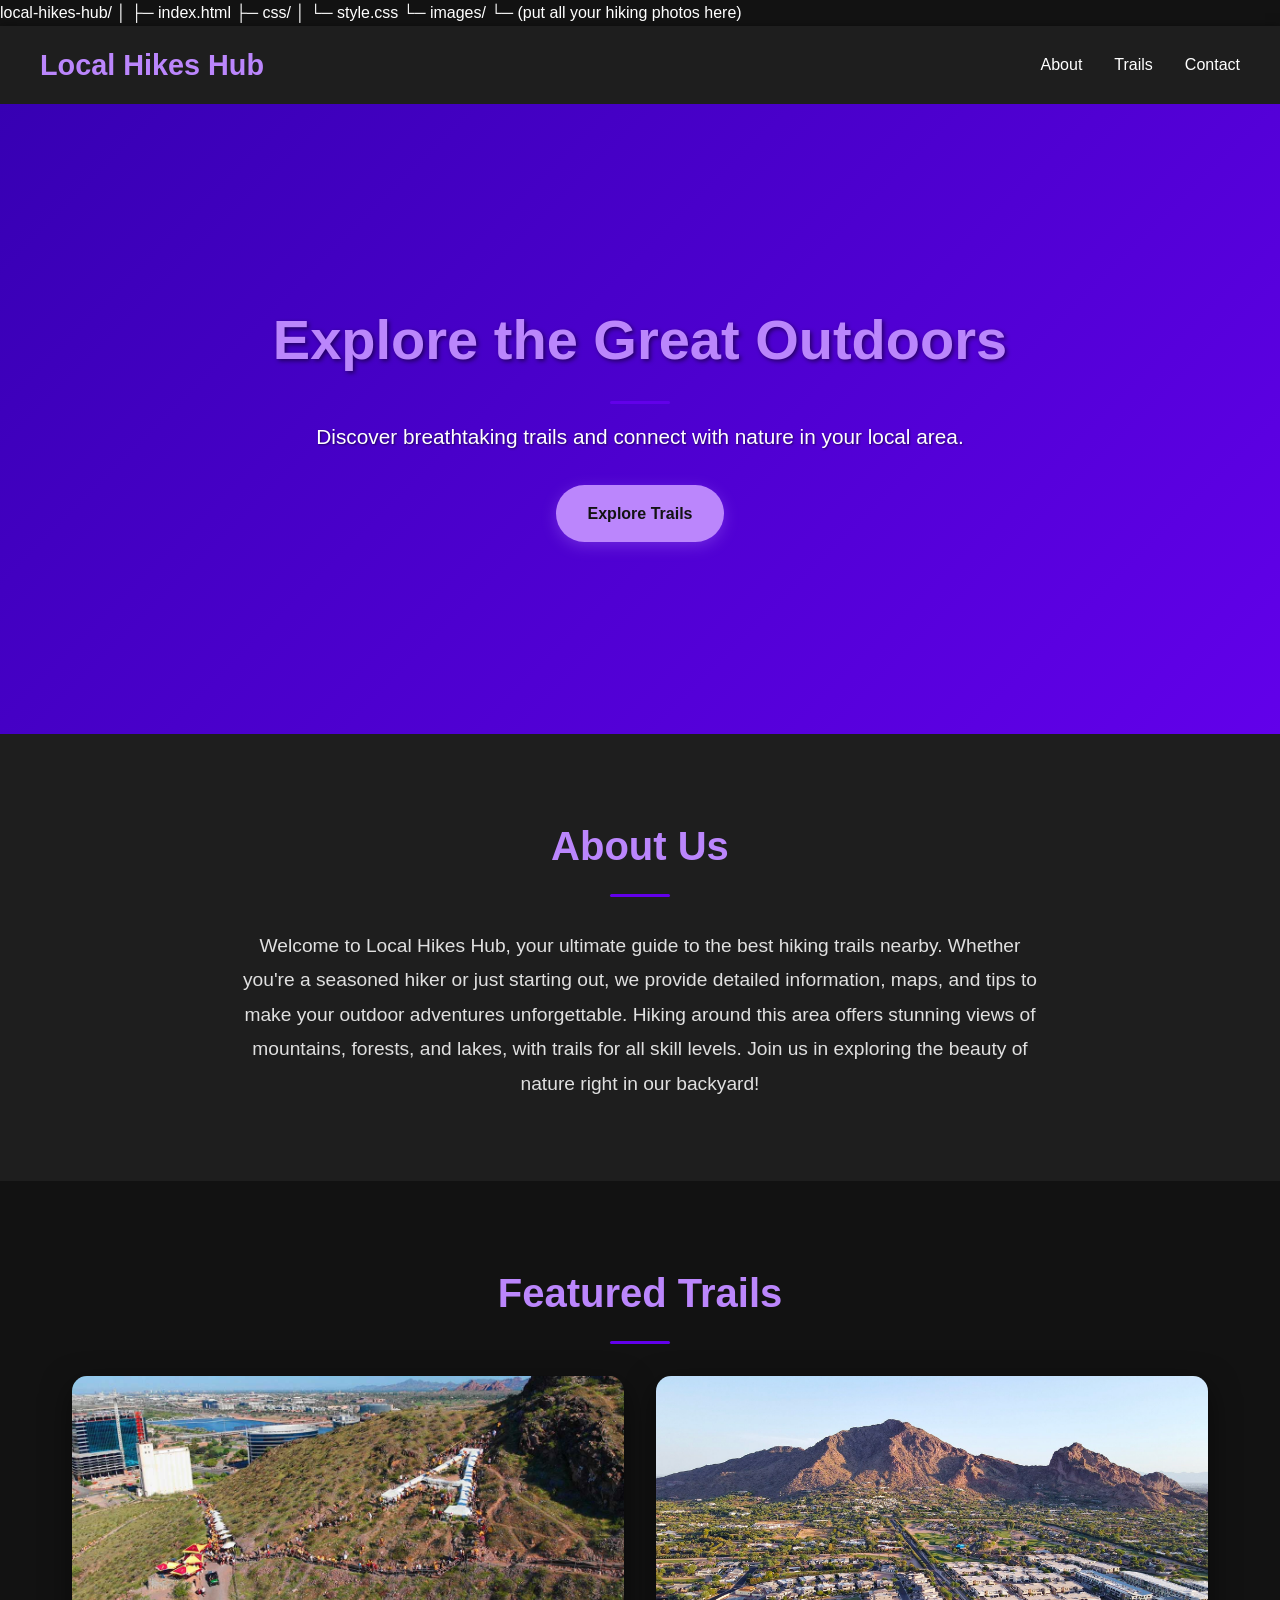
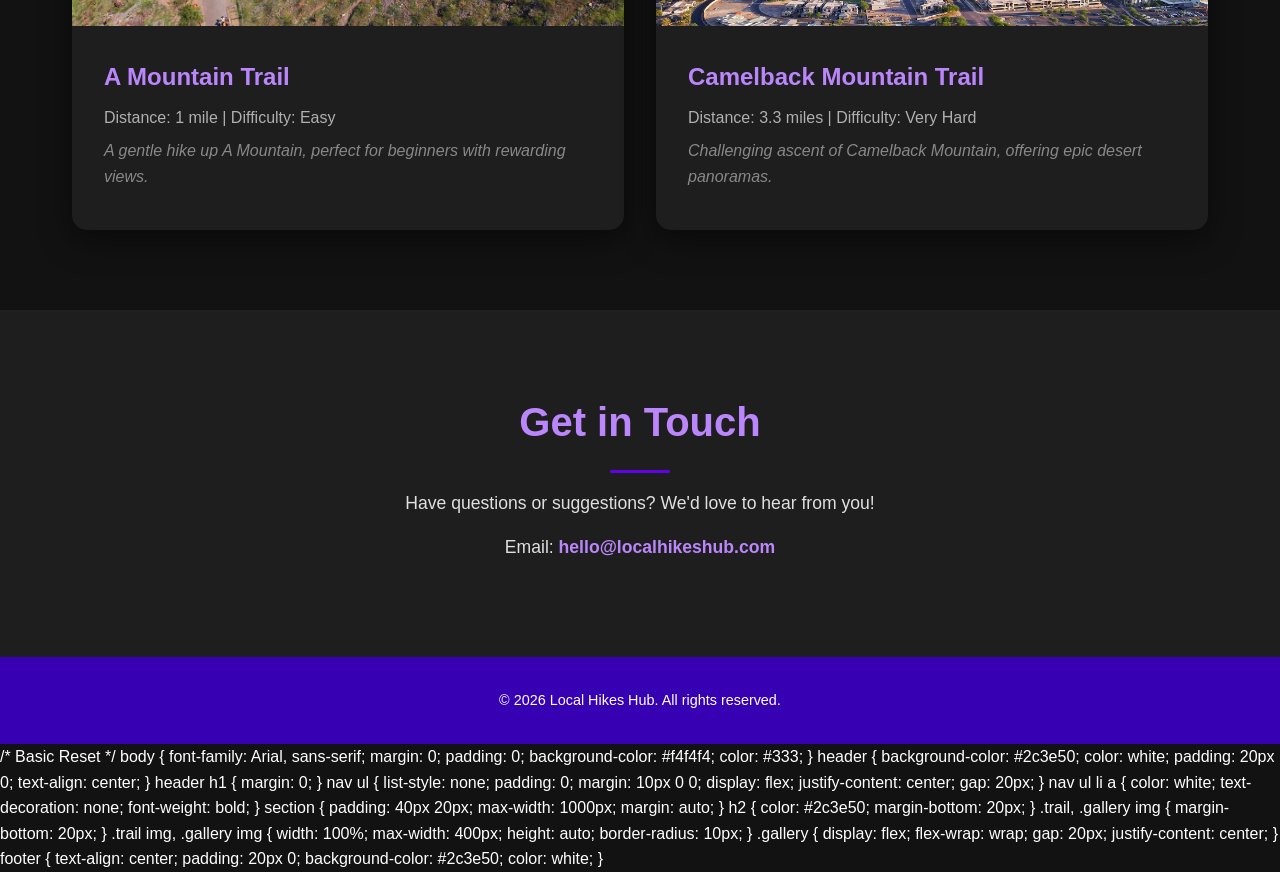
==== commit e95a8cff: "Correct A Mountain Trail distance to 1 mile" ====
--- a/index.html
+++ b/index.html
@@ -50,7 +50,7 @@
                     <img src="images/trail1.jpg" alt="A Mountain">
                     <div class="trail-info">
                         <h3>A Mountain Trail</h3>
-                        <p>Distance: 2 miles | Difficulty: Easy</p>
+                        <p>Distance: 1 mile | Difficulty: Easy</p>
                         <p>A gentle hike up A Mountain, perfect for beginners with rewarding views.</p>
                     </div>
                 </div>
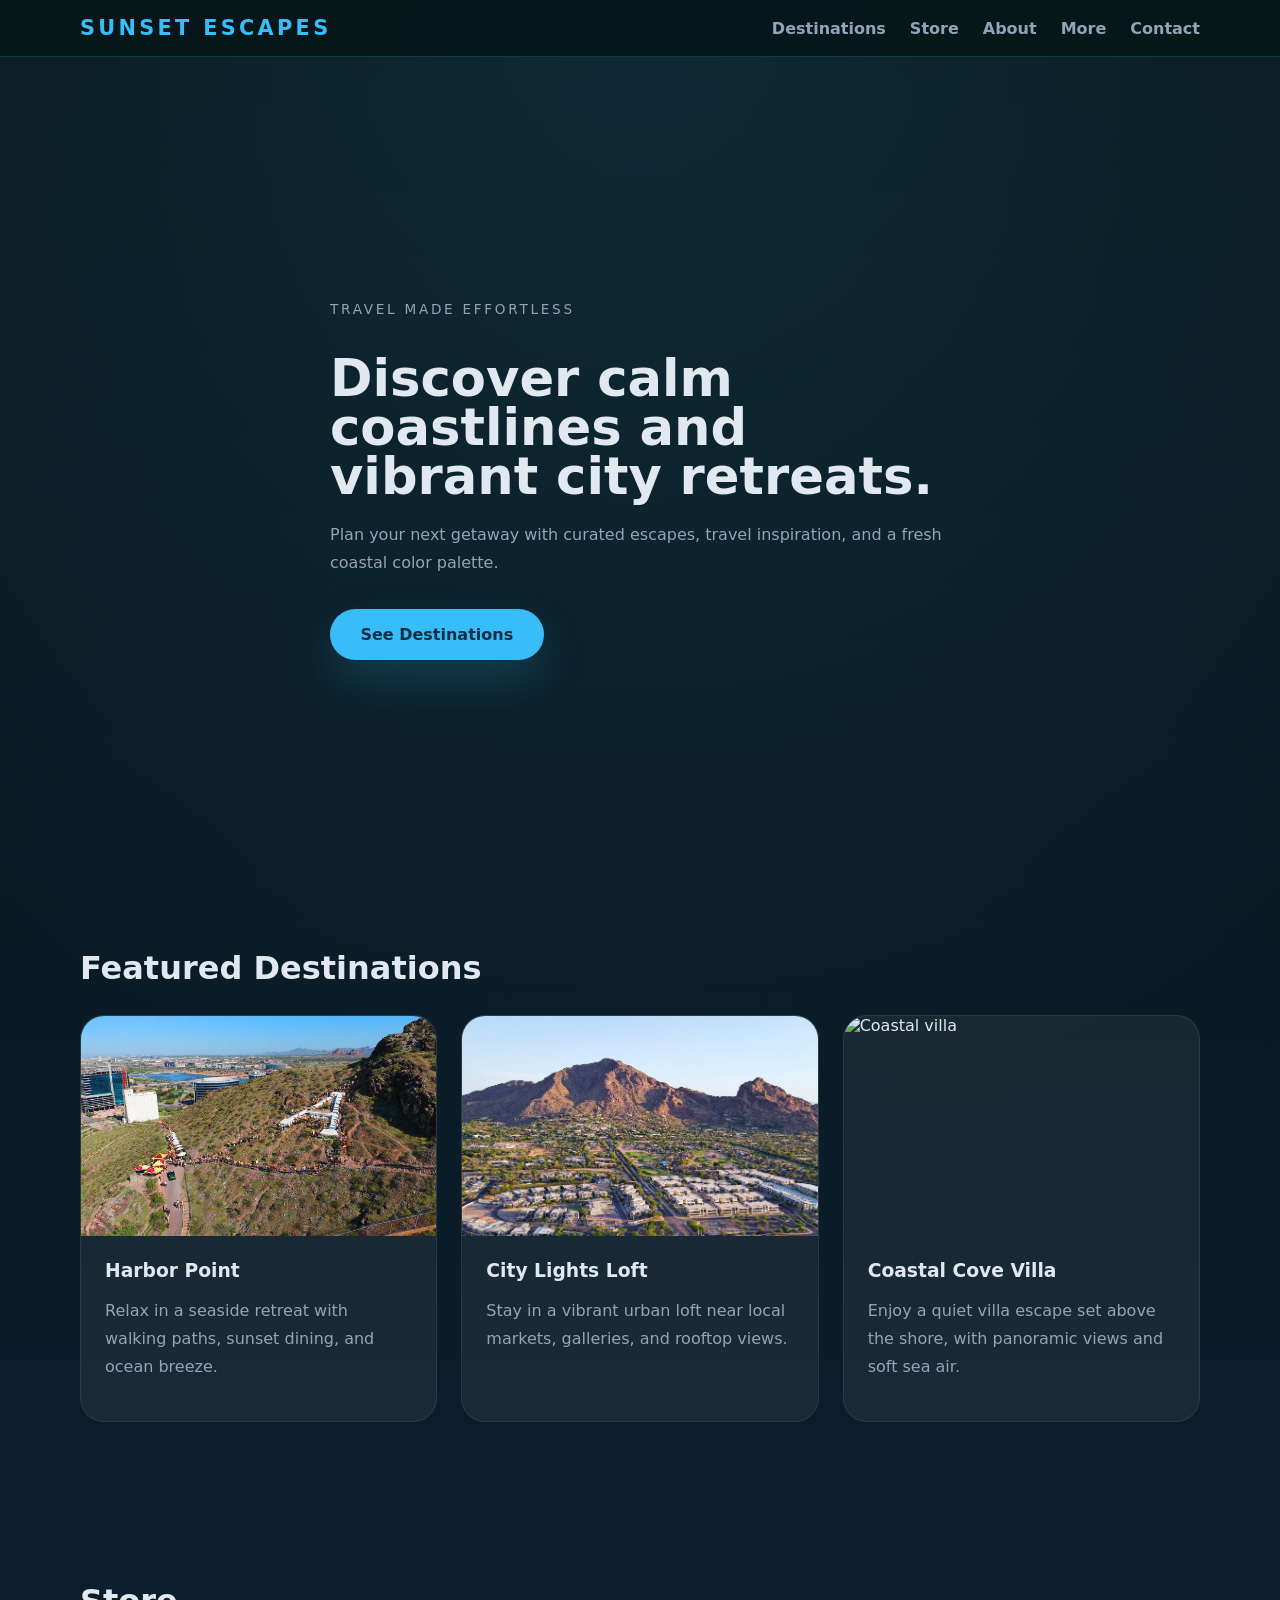
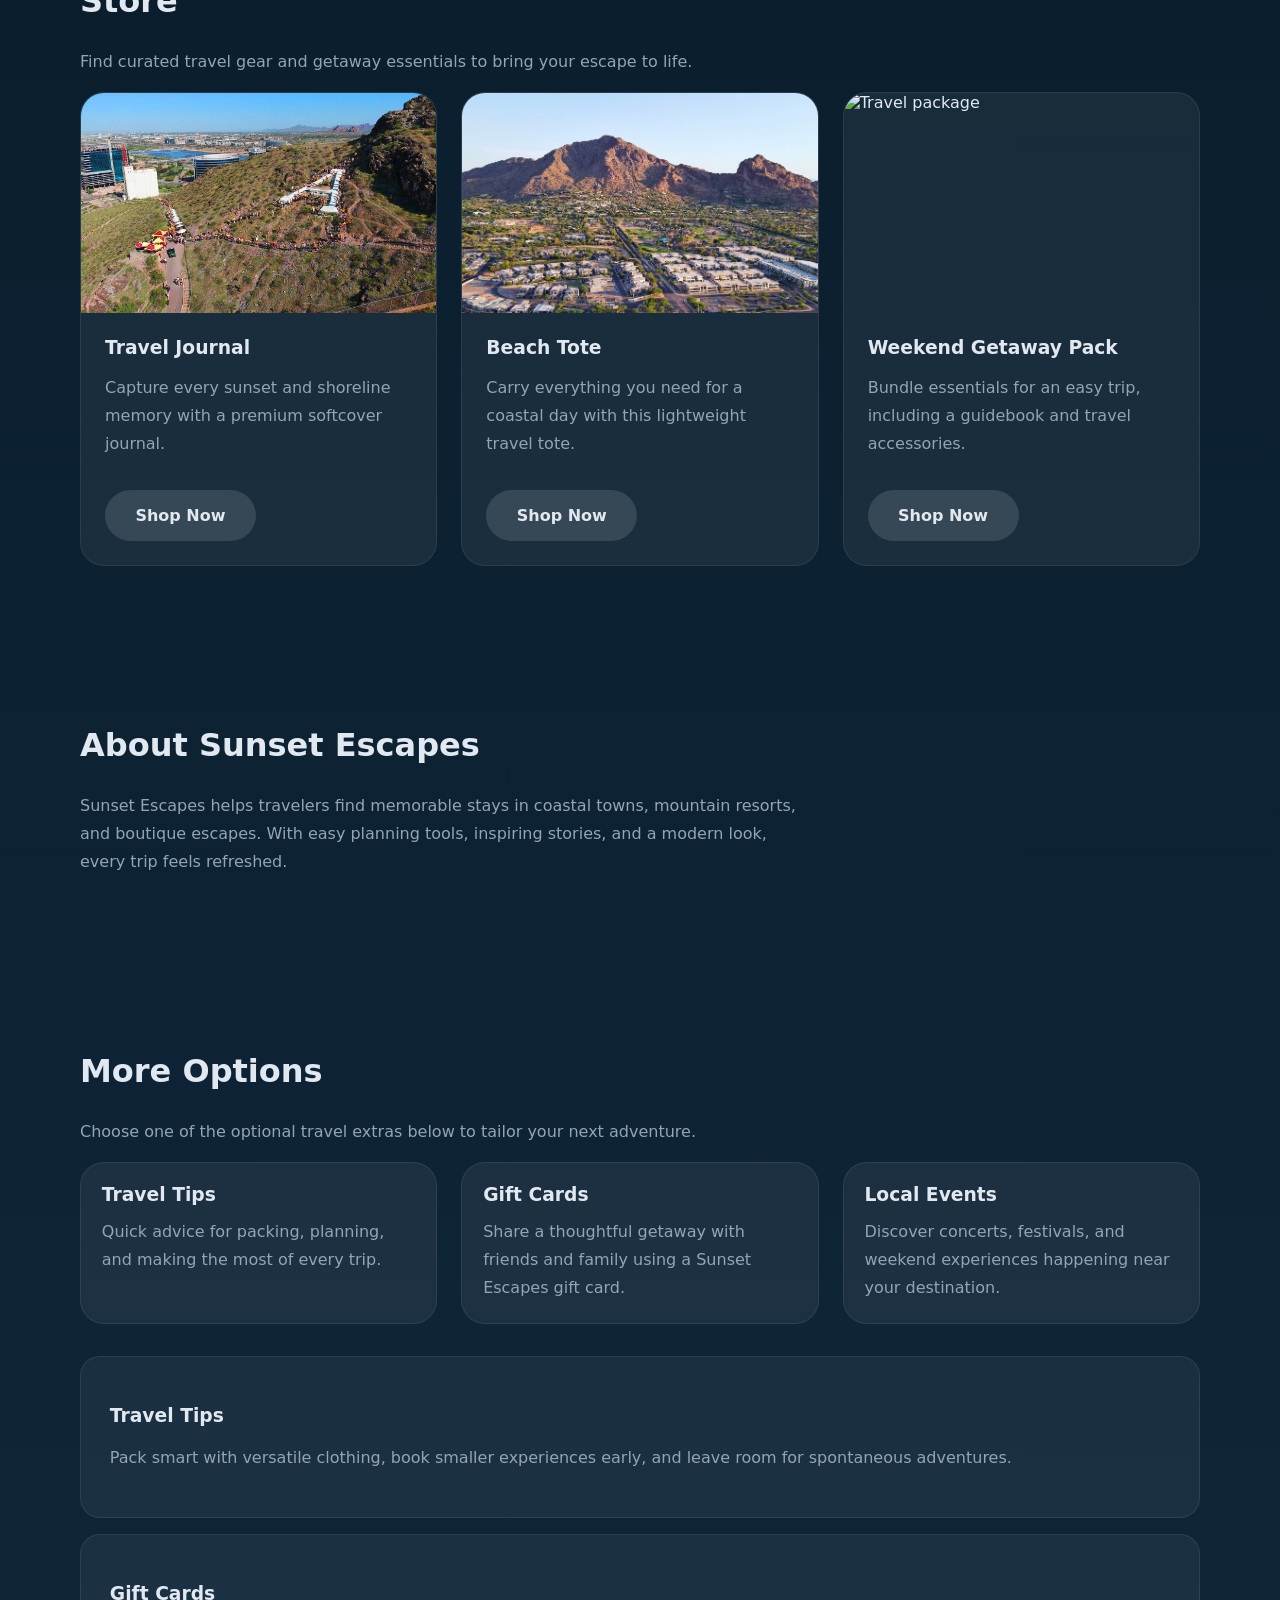
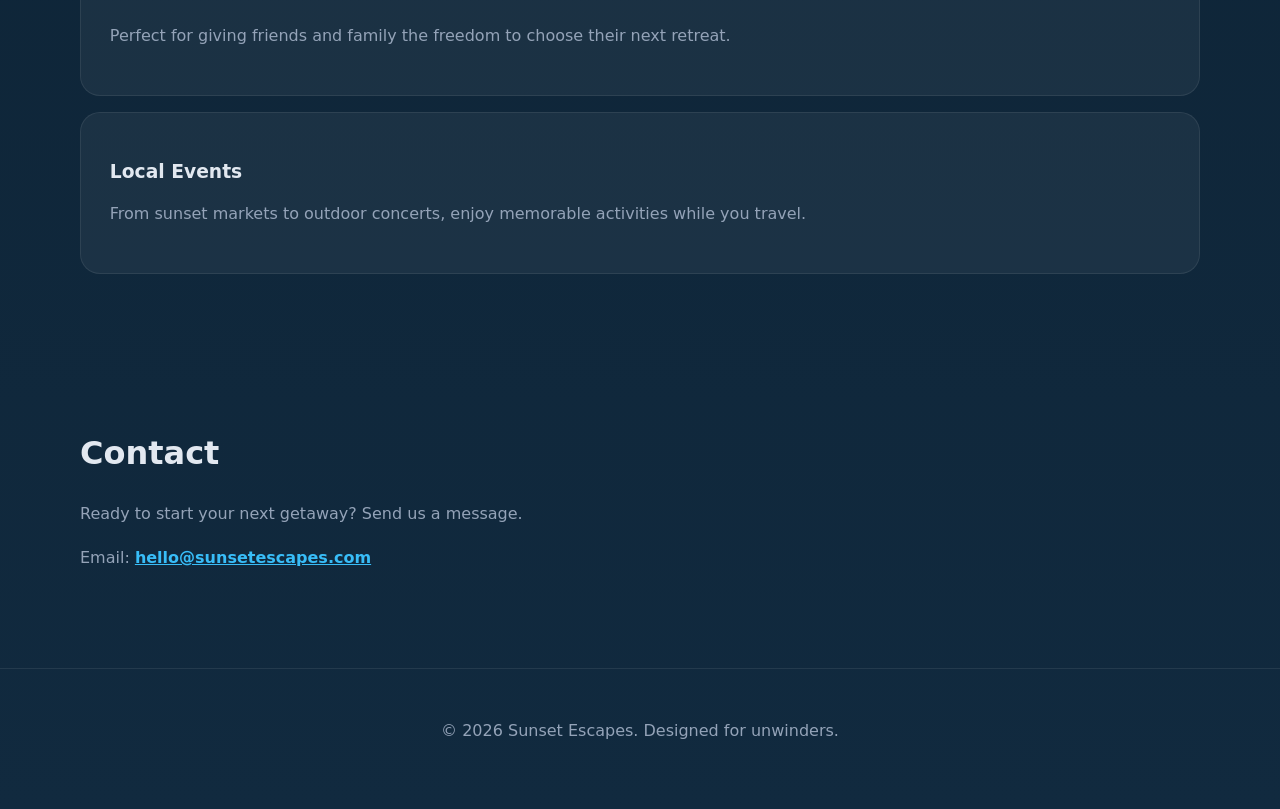
==== commit a9a1747b: "Update website with new design and content" ====
--- a/index.html
+++ b/index.html
@@ -1,153 +1,150 @@
-local-hikes-hub/
-│
-├─ index.html
-├─ css/
-│   └─ style.css
-└─ images/
-    └─ (put all your hiking photos here)
-    <!DOCTYPE html>
+<!DOCTYPE html>
 <html lang="en">
 <head>
     <meta charset="UTF-8">
     <meta name="viewport" content="width=device-width, initial-scale=1.0">
-    <title>Local Hikes Hub</title>
+    <title>Sunset Escapes</title>
     <link rel="stylesheet" href="css/style.css">
 </head>
 <body>
-    <header>
-        <nav>
-            <div class="nav-container">
-                <h1>Local Hikes Hub</h1>
-                <ul>
-                    <li><a href="#about">About</a></li>
-                    <li><a href="#trails">Trails</a></li>
-                    <li><a href="#contact">Contact</a></li>
-                </ul>
-            </div>
-        </nav>
+    <header class="site-header">
+        <div class="container header-inner">
+            <a class="brand" href="#">Sunset Escapes</a>
+            <nav class="site-nav">
+                <a href="#destinations">Destinations</a>
+                <a href="#store">Store</a>
+                <a href="#about">About</a>
+                <a href="#more">More</a>
+                <a href="#contact">Contact</a>
+            </nav>
+        </div>
     </header>
 
-    <section id="hero">
-        <div class="hero-content">
-            <h2>Explore the Great Outdoors</h2>
-            <p>Discover breathtaking trails and connect with nature in your local area.</p>
-            <a href="#trails" class="btn">Explore Trails</a>
+    <section class="hero">
+        <div class="container hero-copy">
+            <p class="eyebrow">Travel made effortless</p>
+            <h1>Discover calm coastlines and vibrant city retreats.</h1>
+            <p>Plan your next getaway with curated escapes, travel inspiration, and a fresh coastal color palette.</p>
+            <a class="btn btn-primary" href="#destinations">See Destinations</a>
         </div>
     </section>
 
-    <section id="about">
+    <section id="destinations" class="section destinations">
         <div class="container">
-            <h2>About Us</h2>
-            <p>Welcome to Local Hikes Hub, your ultimate guide to the best hiking trails nearby. Whether you're a seasoned hiker or just starting out, we provide detailed information, maps, and tips to make your outdoor adventures unforgettable. Hiking around this area offers stunning views of mountains, forests, and lakes, with trails for all skill levels. Join us in exploring the beauty of nature right in our backyard!</p>
-        </div>
-    </section>
-
-    <section id="trails">
-        <div class="container">
-            <h2>Featured Trails</h2>
-            <div class="trails-grid">
-                <div class="trail-card">
-                    <img src="images/trail1.jpg" alt="A Mountain">
-                    <div class="trail-info">
-                        <h3>A Mountain Trail</h3>
-                        <p>Distance: 1 mile | Difficulty: Easy</p>
-                        <p>A gentle hike up A Mountain, perfect for beginners with rewarding views.</p>
+            <h2>Featured Destinations</h2>
+            <div class="cards">
+                <article class="card">
+                    <img src="images/trail1.jpg" alt="Ocean view lodge">
+                    <div class="card-body">
+                        <h3>Harbor Point</h3>
+                        <p>Relax in a seaside retreat with walking paths, sunset dining, and ocean breeze.</p>
                     </div>
-                </div>
-                <div class="trail-card">
-                    <img src="images/trail2.jpg" alt="Camelback Mountain">
-                    <div class="trail-info">
-                        <h3>Camelback Mountain Trail</h3>
-                        <p>Distance: 3.3 miles | Difficulty: Very Hard</p>
-                        <p>Challenging ascent of Camelback Mountain, offering epic desert panoramas.</p>
+                </article>
+                <article class="card">
+                    <img src="images/trail2.jpg" alt="Boutique city stay">
+                    <div class="card-body">
+                        <h3>City Lights Loft</h3>
+                        <p>Stay in a vibrant urban loft near local markets, galleries, and rooftop views.</p>
                     </div>
-                </div>
+                </article>
+                <article class="card">
+                    <img src="images/trail3.jpg" alt="Coastal villa">
+                    <div class="card-body">
+                        <h3>Coastal Cove Villa</h3>
+                        <p>Enjoy a quiet villa escape set above the shore, with panoramic views and soft sea air.</p>
+                    </div>
+                </article>
             </div>
         </div>
     </section>
 
-    <section id="contact">
+    <section id="store" class="section store">
         <div class="container">
-            <h2>Get in Touch</h2>
-            <p>Have questions or suggestions? We'd love to hear from you!</p>
-            <p>Email: <a href="mailto:hello@localhikeshub.com">hello@localhikeshub.com</a></p>
+            <h2>Store</h2>
+            <p>Find curated travel gear and getaway essentials to bring your escape to life.</p>
+            <div class="store-grid">
+                <article class="store-card">
+                    <img src="images/trail1.jpg" alt="Travel journal">
+                    <div class="store-card-body">
+                        <h3>Travel Journal</h3>
+                        <p>Capture every sunset and shoreline memory with a premium softcover journal.</p>
+                        <a class="btn btn-secondary" href="#contact">Shop Now</a>
+                    </div>
+                </article>
+                <article class="store-card">
+                    <img src="images/trail2.jpg" alt="Beach tote bag">
+                    <div class="store-card-body">
+                        <h3>Beach Tote</h3>
+                        <p>Carry everything you need for a coastal day with this lightweight travel tote.</p>
+                        <a class="btn btn-secondary" href="#contact">Shop Now</a>
+                    </div>
+                </article>
+                <article class="store-card">
+                    <img src="images/trail3.jpg" alt="Travel package">
+                    <div class="store-card-body">
+                        <h3>Weekend Getaway Pack</h3>
+                        <p>Bundle essentials for an easy trip, including a guidebook and travel accessories.</p>
+                        <a class="btn btn-secondary" href="#contact">Shop Now</a>
+                    </div>
+                </article>
+            </div>
         </div>
     </section>
 
-    <footer>
+    <section id="about" class="section about">
         <div class="container">
-            <p>&copy; 2026 Local Hikes Hub. All rights reserved.</p>
+            <h2>About Sunset Escapes</h2>
+            <p>Sunset Escapes helps travelers find memorable stays in coastal towns, mountain resorts, and boutique escapes. With easy planning tools, inspiring stories, and a modern look, every trip feels refreshed.</p>
+        </div>
+    </section>
+
+    <section id="more" class="section more">
+        <div class="container">
+            <h2>More Options</h2>
+            <p>Choose one of the optional travel extras below to tailor your next adventure.</p>
+            <div class="option-grid">
+                <a class="option-card" href="#tips">
+                    <h3>Travel Tips</h3>
+                    <p>Quick advice for packing, planning, and making the most of every trip.</p>
+                </a>
+                <a class="option-card" href="#giftcards">
+                    <h3>Gift Cards</h3>
+                    <p>Share a thoughtful getaway with friends and family using a Sunset Escapes gift card.</p>
+                </a>
+                <a class="option-card" href="#events">
+                    <h3>Local Events</h3>
+                    <p>Discover concerts, festivals, and weekend experiences happening near your destination.</p>
+                </a>
+            </div>
+            <div class="option-details">
+                <article id="tips" class="option-panel">
+                    <h3>Travel Tips</h3>
+                    <p>Pack smart with versatile clothing, book smaller experiences early, and leave room for spontaneous adventures.</p>
+                </article>
+                <article id="giftcards" class="option-panel">
+                    <h3>Gift Cards</h3>
+                    <p>Perfect for giving friends and family the freedom to choose their next retreat.</p>
+                </article>
+                <article id="events" class="option-panel">
+                    <h3>Local Events</h3>
+                    <p>From sunset markets to outdoor concerts, enjoy memorable activities while you travel.</p>
+                </article>
+            </div>
+        </div>
+    </section>
+
+    <section id="contact" class="section contact">
+        <div class="container">
+            <h2>Contact</h2>
+            <p>Ready to start your next getaway? Send us a message.</p>
+            <p>Email: <a href="mailto:hello@sunsetescapes.com">hello@sunsetescapes.com</a></p>
+        </div>
+    </section>
+
+    <footer class="site-footer">
+        <div class="container">
+            <p>&copy; 2026 Sunset Escapes. Designed for unwinders.</p>
         </div>
     </footer>
 </body>
 </html>
-/* Basic Reset */
-body {
-    font-family: Arial, sans-serif;
-    margin: 0;
-    padding: 0;
-    background-color: #f4f4f4;
-    color: #333;
-}
-
-header {
-    background-color: #2c3e50;
-    color: white;
-    padding: 20px 0;
-    text-align: center;
-}
-
-header h1 {
-    margin: 0;
-}
-
-nav ul {
-    list-style: none;
-    padding: 0;
-    margin: 10px 0 0;
-    display: flex;
-    justify-content: center;
-    gap: 20px;
-}
-
-nav ul li a {
-    color: white;
-    text-decoration: none;
-    font-weight: bold;
-}
-
-section {
-    padding: 40px 20px;
-    max-width: 1000px;
-    margin: auto;
-}
-
-h2 {
-    color: #2c3e50;
-    margin-bottom: 20px;
-}
-
-.trail, .gallery img {
-    margin-bottom: 20px;
-}
-
-.trail img, .gallery img {
-    width: 100%;
-    max-width: 400px;
-    height: auto;
-    border-radius: 10px;
-}
-
-.gallery {
-    display: flex;
-    flex-wrap: wrap;
-    gap: 20px;
-    justify-content: center;
-}
-
-footer {
-    text-align: center;
-    padding: 20px 0;
-    background-color: #2c3e50;
-    color: white;
-}
--- a/css/style.css
+++ b/css/style.css
@@ -1,261 +1,245 @@
-/* Reset and Base Styles */
+:root {
+    --bg: #081619;
+    --surface: rgba(255,255,255,0.08);
+    --surface-strong: rgba(255,255,255,0.16);
+    --accent: #38bdf8;
+    --accent-soft: #bae6fd;
+    --text: #e2e8f0;
+    --muted: #94a3b8;
+}
+
 * {
+    box-sizing: border-box;
+}
+
+body {
     margin: 0;
-    padding: 0;
-    box-sizing: border-box;
-}
-
-body {
-    font-family: 'Segoe UI', Tahoma, Geneva, Verdana, sans-serif;
-    line-height: 1.6;
-    color: #ffffff;
-    background-color: #121212;
-}
-
-/* Header */
-header {
-    background: #1e1e1e;
-    padding: 1rem 2rem;
-    box-shadow: 0 2px 10px rgba(0, 0, 0, 0.5);
-}
-
-.nav-container {
-    max-width: 1200px;
+    font-family: Inter, system-ui, -apple-system, BlinkMacSystemFont, "Segoe UI", sans-serif;
+    background: radial-gradient(circle at top, rgba(56,189,248,0.12), transparent 28%),
+                linear-gradient(180deg, #081619 0%, #0b1f2f 45%, #112a3f 100%);
+    color: var(--text);
+    min-height: 100vh;
+}
+
+a {
+    color: inherit;
+}
+
+.container {
+    width: min(1120px, calc(100% - 2rem));
     margin: 0 auto;
-    display: flex;
-    justify-content: space-between;
-    align-items: center;
-}
-
-header h1 {
-    color: #bb86fc;
-    font-size: 1.8rem;
-    font-weight: 700;
-}
-
-nav ul {
-    display: flex;
-    list-style: none;
-    gap: 2rem;
-}
-
-nav a {
-    color: #ffffff;
-    text-decoration: none;
-    font-weight: 500;
-    transition: color 0.3s ease;
-}
-
-nav a:hover {
-    color: #bb86fc;
-}
-
-/* Hero Section */
-#hero {
-    height: 70vh;
-    background: linear-gradient(135deg, #3700b3 0%, #6200ea 100%);
+}
+
+.site-header {
+    position: sticky;
+    top: 0;
+    z-index: 10;
+    background: rgba(8, 22, 25, 0.96);
+    backdrop-filter: blur(12px);
+    border-bottom: 1px solid rgba(56, 189, 248, 0.2);
+}
+
+.header-inner {
     display: flex;
     align-items: center;
+    justify-content: space-between;
+    gap: 1rem;
+    padding: 1rem 0;
+}
+
+.brand {
+    color: var(--accent);
+    font-size: 1.3rem;
+    font-weight: 700;
+    letter-spacing: 0.16em;
+    text-transform: uppercase;
+    text-decoration: none;
+}
+
+.site-nav {
+    display: flex;
+    gap: 1.5rem;
+    flex-wrap: wrap;
+}
+
+.site-nav a {
+    text-decoration: none;
+    font-weight: 600;
+    color: var(--muted);
+    transition: color 0.25s ease;
+}
+
+.site-nav a:hover {
+    color: var(--text);
+}
+
+.hero {
+    min-height: calc(100vh - 88px);
+    display: grid;
+    align-items: center;
+    padding: 6rem 0 4rem;
+}
+
+.hero-copy {
+    max-width: 620px;
+}
+
+.eyebrow {
+    margin: 0 0 1.2rem;
+    text-transform: uppercase;
+    letter-spacing: 0.2em;
+    font-size: 0.85rem;
+    color: var(--accent);
+}
+
+.hero h1 {
+    margin: 0 0 1.25rem;
+    font-size: clamp(2.8rem, 4vw, 4.5rem);
+    line-height: 0.96;
+}
+
+.hero p {
+    max-width: 48rem;
+    margin: 0 0 2rem;
+    color: var(--muted);
+    line-height: 1.75;
+}
+
+.btn {
+    display: inline-flex;
+    align-items: center;
     justify-content: center;
+    padding: 1rem 1.9rem;
+    border-radius: 999px;
+    font-weight: 700;
+    text-decoration: none;
+}
+
+.btn-primary {
+    background: var(--accent);
+    color: #082f44;
+    box-shadow: 0 20px 45px rgba(56, 189, 248, 0.18);
+}
+
+.btn-secondary {
+    background: rgba(255, 255, 255, 0.12);
+    color: var(--text);
+    margin-top: 1rem;
+}
+
+.section {
+    padding: 5rem 0;
+}
+
+h2 {
+    margin: 0 0 1.75rem;
+    font-size: clamp(2rem, 2.5vw, 3rem);
+}
+
+p {
+    color: var(--muted);
+    line-height: 1.75;
+}
+
+.cards,
+.store-grid,
+.option-grid {
+    display: grid;
+    grid-template-columns: repeat(auto-fit, minmax(260px, 1fr));
+    gap: 1.5rem;
+}
+
+.card,
+.store-card,
+.option-card {
+    background: rgba(255,255,255,0.06);
+    border: 1px solid rgba(255, 255, 255, 0.08);
+    border-radius: 24px;
+    overflow: hidden;
+    transition: transform 0.3s ease, border-color 0.3s ease, background 0.3s ease;
+}
+
+.card:hover,
+.store-card:hover,
+.option-card:hover {
+    transform: translateY(-5px);
+    border-color: rgba(56, 189, 248, 0.35);
+    background: rgba(255,255,255,0.12);
+}
+
+.card img,
+.store-card img {
+    width: 100%;
+    height: 220px;
+    object-fit: cover;
+    display: block;
+}
+
+.card-body,
+.store-card-body {
+    padding: 1.5rem;
+}
+
+.card-body h3,
+.store-card-body h3,
+.option-card h3 {
+    margin: 0 0 0.85rem;
+}
+
+.option-card {
+    padding: 1.3rem;
+    text-decoration: none;
+    color: inherit;
+}
+
+.option-card p {
+    margin: 0;
+}
+
+.option-details {
+    margin-top: 2rem;
+    display: grid;
+    gap: 1rem;
+}
+
+.option-panel {
+    padding: 1.8rem;
+    border: 1px solid rgba(255, 255, 255, 0.08);
+    border-radius: 20px;
+    background: rgba(255, 255, 255, 0.05);
+}
+
+.about p,
+.contact p {
+    max-width: 46rem;
+}
+
+.contact a {
+    color: var(--accent);
+    font-weight: 700;
+}
+
+.site-footer {
+    padding: 2rem 0 3rem;
     text-align: center;
-    color: white;
-}
-
-.hero-content {
-    max-width: 800px;
-    padding: 2rem;
-}
-
-.hero-content h2 {
-    font-size: 3.5rem;
-    margin-bottom: 1rem;
-    font-weight: 700;
-    text-shadow: 2px 2px 4px rgba(0, 0, 0, 0.5);
-}
-
-.hero-content p {
-    font-size: 1.3rem;
-    margin-bottom: 2rem;
-    text-shadow: 1px 1px 2px rgba(0, 0, 0, 0.5);
-}
-
-.btn {
-    display: inline-block;
-    background: #bb86fc;
-    color: #121212;
-    padding: 1rem 2rem;
-    text-decoration: none;
-    border-radius: 50px;
-    font-weight: 600;
-    transition: all 0.3s ease;
-    box-shadow: 0 4px 15px rgba(187, 134, 252, 0.3);
-}
-
-.btn:hover {
-    background: #9c4dcc;
-    transform: translateY(-2px);
-    box-shadow: 0 6px 20px rgba(187, 134, 252, 0.4);
-}
-
-/* Sections */
-section {
-    padding: 5rem 0;
-}
-
-.container {
-    max-width: 1200px;
-    margin: 0 auto;
-    padding: 0 2rem;
-}
-
-h2 {
-    font-size: 2.5rem;
-    margin-bottom: 2rem;
-    text-align: center;
-    color: #bb86fc;
-    position: relative;
-}
-
-h2::after {
-    content: '';
-    display: block;
-    width: 60px;
-    height: 3px;
-    background: #6200ea;
-    margin: 1rem auto;
-    border-radius: 2px;
-}
-
-/* About Section */
-#about {
-    background: #1e1e1e;
-}
-
-#about p {
-    font-size: 1.2rem;
-    line-height: 1.8;
-    text-align: center;
-    max-width: 800px;
-    margin: 0 auto;
-    color: #e0e0e0;
-}
-
-/* Trails Section */
-#trails {
-    background: #121212;
-}
-
-.trails-grid {
-    display: grid;
-    grid-template-columns: repeat(auto-fit, minmax(400px, 1fr));
-    gap: 2rem;
-}
-
-.trail-card {
-    background: #1e1e1e;
-    border-radius: 15px;
-    overflow: hidden;
-    box-shadow: 0 10px 30px rgba(0, 0, 0, 0.5);
-    transition: transform 0.3s ease, box-shadow 0.3s ease;
-}
-
-.trail-card:hover {
-    transform: translateY(-10px);
-    box-shadow: 0 20px 40px rgba(0, 0, 0, 0.7);
-}
-
-.trail-card img {
-    width: 100%;
-    height: 250px;
-    object-fit: cover;
-}
-
-.trail-info {
-    padding: 2rem;
-}
-
-.trail-info h3 {
-    color: #bb86fc;
-    margin-bottom: 0.5rem;
-    font-size: 1.5rem;
-}
-
-.trail-info p {
-    margin-bottom: 0.5rem;
-    color: #b0b0b0;
-}
-
-.trail-info p:last-child {
-    font-style: italic;
-    color: #888;
-}
-
-/* Contact Section */
-#contact {
-    background: #1e1e1e;
-    text-align: center;
-}
-
-#contact h2 {
-    margin-bottom: 1rem;
-}
-
-#contact p {
-    font-size: 1.1rem;
-    margin-bottom: 1rem;
-    color: #e0e0e0;
-}
-
-#contact a {
-    color: #bb86fc;
-    text-decoration: none;
-    font-weight: 600;
-}
-
-#contact a:hover {
-    text-decoration: underline;
-}
-
-/* Footer */
-footer {
-    background: #3700b3;
-    color: white;
-    text-align: center;
-    padding: 2rem 0;
-}
-
-footer p {
-    font-size: 0.9rem;
-}
-
-/* Responsive Design */
-@media (max-width: 768px) {
-    .nav-container {
-        flex-direction: column;
-        gap: 1rem;
-    }
-
-    nav ul {
-        gap: 1rem;
-    }
-
-    .hero-content h2 {
-        font-size: 2.5rem;
-    }
-
-    .hero-content p {
-        font-size: 1.1rem;
-    }
-
-    .trails-grid {
-        grid-template-columns: 1fr;
-    }
-
-    h2 {
-        font-size: 2rem;
-    }
-
-    section {
-        padding: 3rem 0;
-    }
-}+    color: var(--muted);
+    border-top: 1px solid rgba(255, 255, 255, 0.08);
+}
+
+@media (max-width: 760px) {
+    .site-header {
+        padding: 0 1rem;
+    }
+
+    .site-nav {
+        justify-content: center;
+    }
+
+    .hero {
+        padding: 4rem 0 3rem;
+    }
+
+    .hero h1 {
+        font-size: 2.6rem;
+    }
+}
